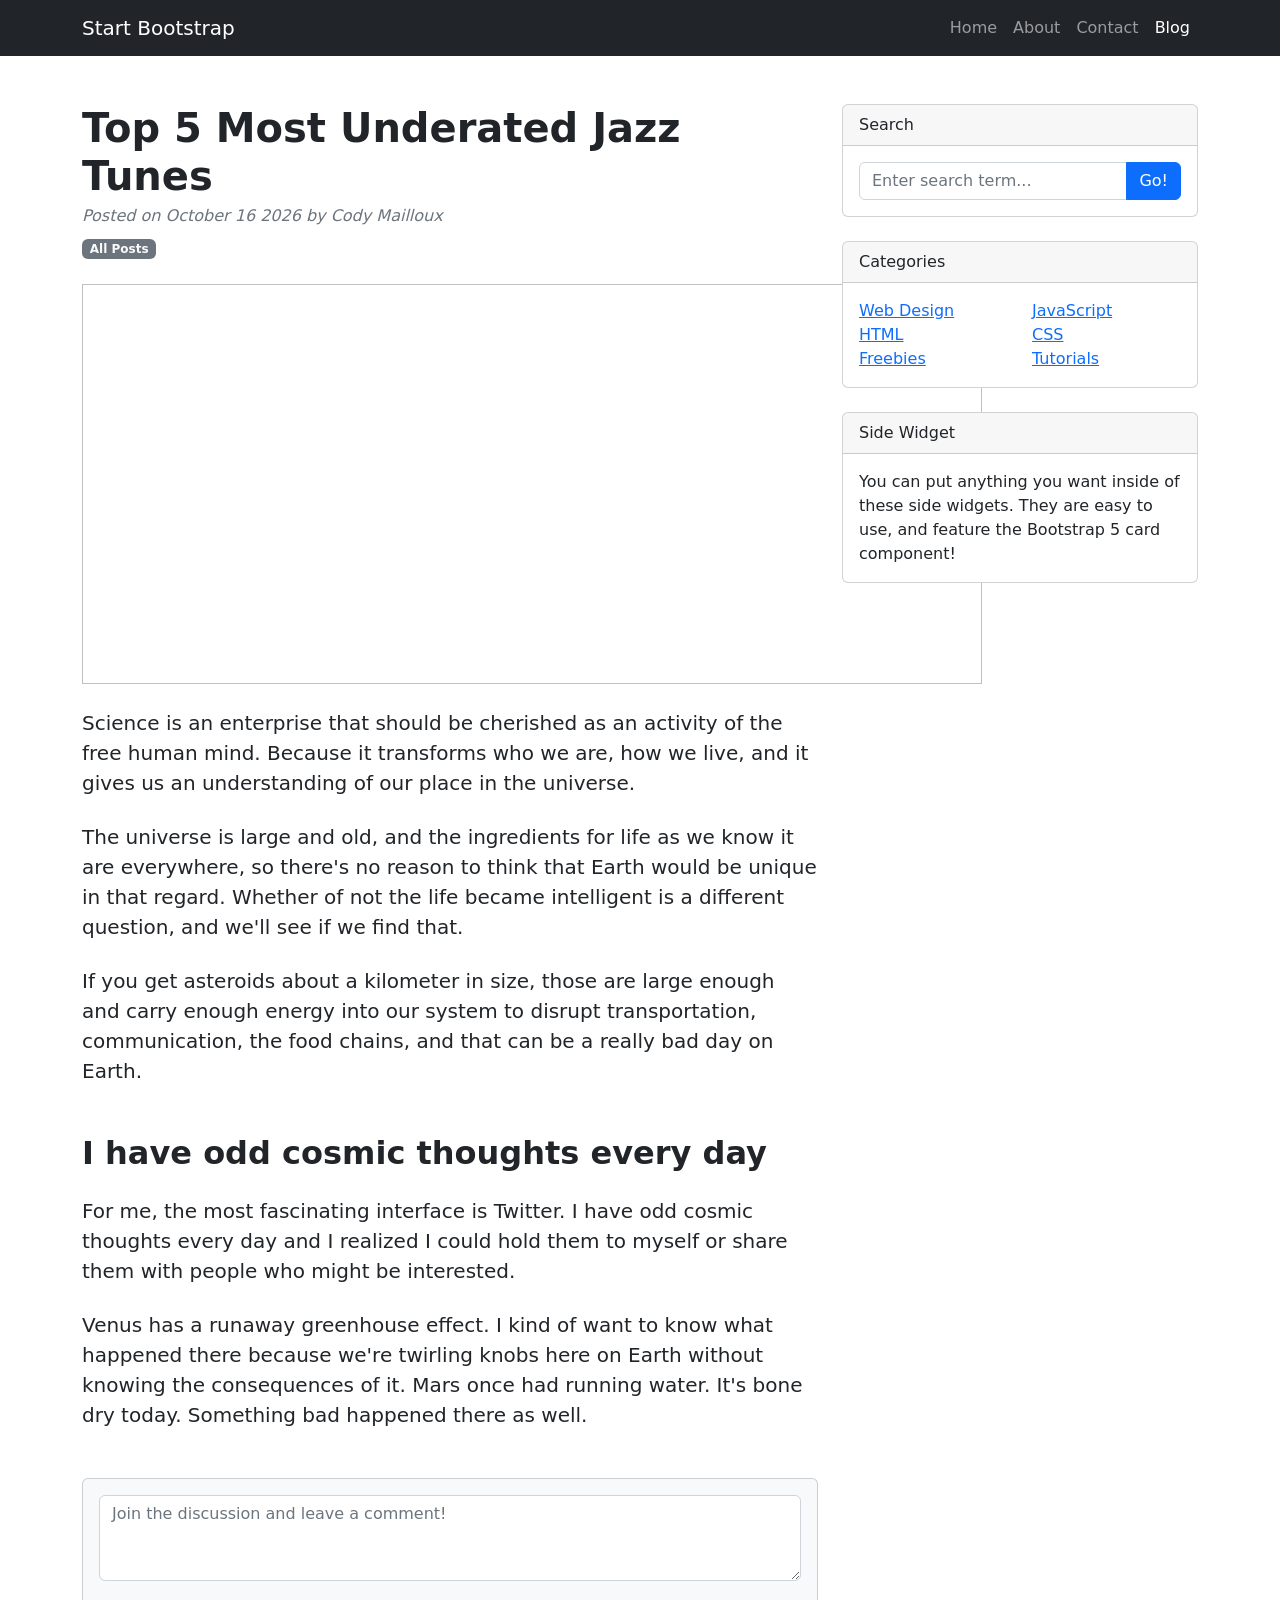
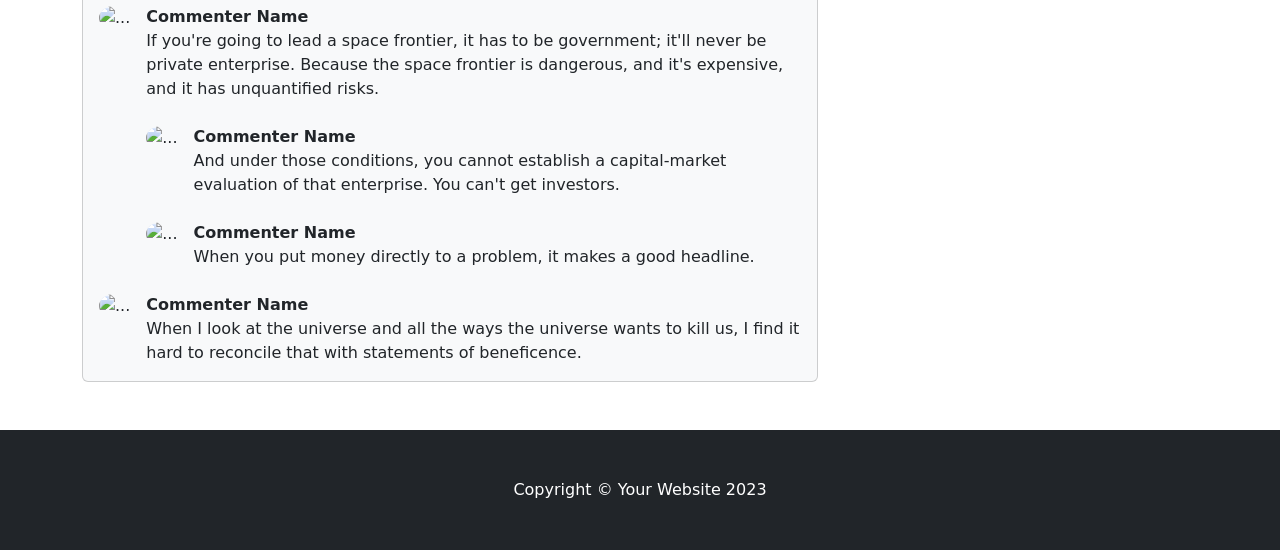
==== jazz-tunes/index.html @ 0163c16b "10/16" ====
<!DOCTYPE HTML>
<html lang="en"><head>
        <meta charset="utf-8">
        <meta name="viewport" content="width=device-width, initial-scale=1, shrink-to-fit=no">
        <meta name="description" content="">
        <meta name="author" content="">
        <title>Blog Post - Top 5 Most Underated Jazz Tunes</title>
        <!-- Favicon-->
        <link rel="icon" type="image/x-icon" href="favicon.ico">
        <!-- Core theme CSS (includes Bootstrap) - DON'T TOUCH THIS-->
        <link href="styles.css" rel="stylesheet">
        <!-- YOUR STYLES go in style.css, not styles.css! -->
        <link href="style.css" rel="stylesheet"> 
    </head>
    <body>
        <!-- Responsive navbar-->
        <nav class="navbar navbar-expand-lg navbar-dark bg-dark">
            <div class="container">
                <a class="navbar-brand" href="#!">Start Bootstrap</a>
                <button class="navbar-toggler" type="button" data-bs-toggle="collapse" data-bs-target="#navbarSupportedContent" aria-controls="navbarSupportedContent" aria-expanded="false" aria-label="Toggle navigation"><span class="navbar-toggler-icon"></span></button>
                <div class="collapse navbar-collapse" id="navbarSupportedContent">
                    <ul class="navbar-nav ms-auto mb-2 mb-lg-0">
                        <li class="nav-item"><a class="nav-link" href="../index.html">Home</a></li>
                        <li class="nav-item"><a class="nav-link" href="#!">About</a></li>
                        <li class="nav-item"><a class="nav-link" href="#!">Contact</a></li>
                        <li class="nav-item"><a class="nav-link active" aria-current="page" href="#">Blog</a></li>
                    </ul>
                </div>
            </div>
        </nav>
        <!-- Page content-->
        <div class="container mt-5">
            <div class="row">
                <div class="col-lg-8">
                    <!-- Post content-->
                    <article>
                        <!-- Post header-->
                        <header class="mb-4">
                            <!-- Post title-->
                            <h1 class="fw-bolder mb-1">Top 5 Most Underated Jazz Tunes</h1>
                            <!-- Post meta content-->
                            <div class="text-muted fst-italic mb-2">Posted on October 16 2026 by Cody Mailloux</div>
                            <!-- Post categories-->
                            <a class="badge bg-secondary text-decoration-none link-light" href="../index.html">All Posts</a>
                        </header>
                        <!-- Preview image figure-->
                        <figure class="mb-4"><img class= src="https://cdn2.picryl.com/photo/1955/12/31/count-basie-1955-kriegsmann-portrait-square-crop-22ff9d-1024.jpg" Width="900px" Height="400px"></figure>
                        <!-- Post content-->
                        <section class="mb-5">
                            <p class="fs-5 mb-4">Science is an enterprise that should be cherished as an activity of the free human mind. Because it transforms who we are, how we live, and it gives us an understanding of our place in the universe.</p>
                            <p class="fs-5 mb-4">The universe is large and old, and the ingredients for life as we know it are everywhere, so there's no reason to think that Earth would be unique in that regard. Whether of not the life became intelligent is a different question, and we'll see if we find that.</p>
                            <p class="fs-5 mb-4">If you get asteroids about a kilometer in size, those are large enough and carry enough energy into our system to disrupt transportation, communication, the food chains, and that can be a really bad day on Earth.</p>
                            <h2 class="fw-bolder mb-4 mt-5">I have odd cosmic thoughts every day</h2>
                            <p class="fs-5 mb-4">For me, the most fascinating interface is Twitter. I have odd cosmic thoughts every day and I realized I could hold them to myself or share them with people who might be interested.</p>
                            <p class="fs-5 mb-4">Venus has a runaway greenhouse effect. I kind of want to know what happened there because we're twirling knobs here on Earth without knowing the consequences of it. Mars once had running water. It's bone dry today. Something bad happened there as well.</p>
                        </section>
                    </article>
                    <!-- Comments section-->
                    <section class="mb-5">
                        <div class="card bg-light">
                            <div class="card-body">
                                <!-- Comment form-->
                                <form class="mb-4"><textarea class="form-control" rows="3" placeholder="Join the discussion and leave a comment!"></textarea></form>
                                <!-- Comment with nested comments-->
                                <div class="d-flex mb-4">
                                    <!-- Parent comment-->
                                    <div class="flex-shrink-0"><img class="rounded-circle" src="https://dummyimage.com/50x50/ced4da/6c757d.jpg" alt="..."></div>
                                    <div class="ms-3">
                                        <div class="fw-bold">Commenter Name</div>
                                        If you're going to lead a space frontier, it has to be government; it'll never be private enterprise. Because the space frontier is dangerous, and it's expensive, and it has unquantified risks.
                                        <!-- Child comment 1-->
                                        <div class="d-flex mt-4">
                                            <div class="flex-shrink-0"><img class="rounded-circle" src="https://dummyimage.com/50x50/ced4da/6c757d.jpg" alt="..."></div>
                                            <div class="ms-3">
                                                <div class="fw-bold">Commenter Name</div>
                                                And under those conditions, you cannot establish a capital-market evaluation of that enterprise. You can't get investors.
                                            </div>
                                        </div>
                                        <!-- Child comment 2-->
                                        <div class="d-flex mt-4">
                                            <div class="flex-shrink-0"><img class="rounded-circle" src="https://dummyimage.com/50x50/ced4da/6c757d.jpg" alt="..."></div>
                                            <div class="ms-3">
                                                <div class="fw-bold">Commenter Name</div>
                                                When you put money directly to a problem, it makes a good headline.
                                            </div>
                                        </div>
                                    </div>
                                </div>
                                <!-- Single comment-->
                                <div class="d-flex">
                                    <div class="flex-shrink-0"><img class="rounded-circle" src="https://dummyimage.com/50x50/ced4da/6c757d.jpg" alt="..."></div>
                                    <div class="ms-3">
                                        <div class="fw-bold">Commenter Name</div>
                                        When I look at the universe and all the ways the universe wants to kill us, I find it hard to reconcile that with statements of beneficence.
                                    </div>
                                </div>
                            </div>
                        </div>
                    </section>
                </div>
                <!-- Side widgets-->
                <div class="col-lg-4">
                    <!-- Search widget-->
                    <div class="card mb-4">
                        <div class="card-header">Search</div>
                        <div class="card-body">
                            <div class="input-group">
                                <input class="form-control" type="text" placeholder="Enter search term..." aria-label="Enter search term..." aria-describedby="button-search">
                                <button class="btn btn-primary" id="button-search" type="button">Go!</button>
                            </div>
                        </div>
                    </div>
                    <!-- Categories widget-->
                    <div class="card mb-4">
                        <div class="card-header">Categories</div>
                        <div class="card-body">
                            <div class="row">
                                <div class="col-sm-6">
                                    <ul class="list-unstyled mb-0">
                                        <li><a href="#!">Web Design</a></li>
                                        <li><a href="#!">HTML</a></li>
                                        <li><a href="#!">Freebies</a></li>
                                    </ul>
                                </div>
                                <div class="col-sm-6">
                                    <ul class="list-unstyled mb-0">
                                        <li><a href="#!">JavaScript</a></li>
                                        <li><a href="#!">CSS</a></li>
                                        <li><a href="#!">Tutorials</a></li>
                                    </ul>
                                </div>
                            </div>
                        </div>
                    </div>
                    <!-- Side widget-->
                    <div class="card mb-4">
                        <div class="card-header">Side Widget</div>
                        <div class="card-body">You can put anything you want inside of these side widgets. They are easy to use, and feature the Bootstrap 5 card component!</div>
                    </div>
                </div>
            </div>
        </div>
        <!-- Footer-->
        <footer class="py-5 bg-dark">
            <div class="container"><p class="m-0 text-center text-white">Copyright © Your Website 2023</p></div>
        </footer>
        <!-- Bootstrap core JS-->
        <script src="https://cdn.jsdelivr.net/npm/bootstrap@5.2.3/dist/js/bootstrap.bundle.min.js"></script>
        <!-- Core theme JS-->
        <script src="js/scripts.js"></script>
    

</body></html>
---- jazz-tunes/style.css ----
/* LEAVE THESE */


/* NEW CSS HERE */
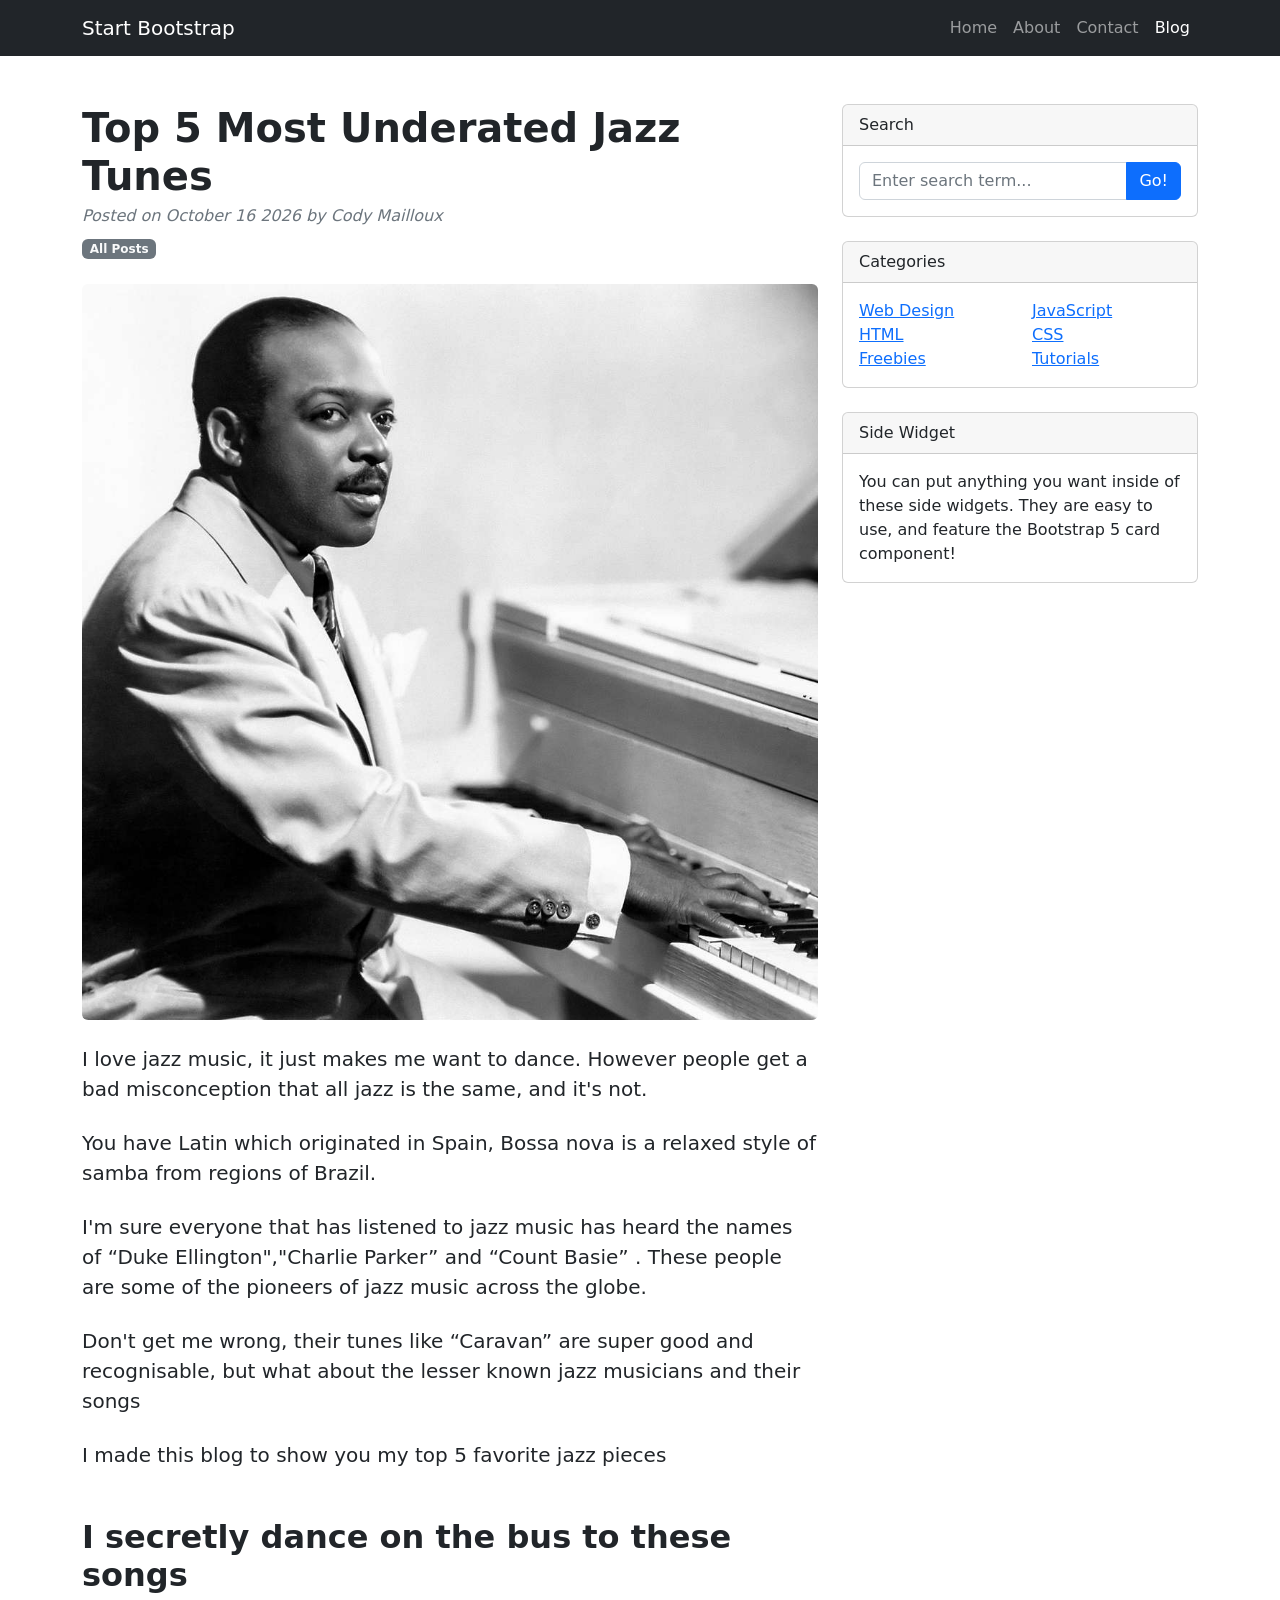
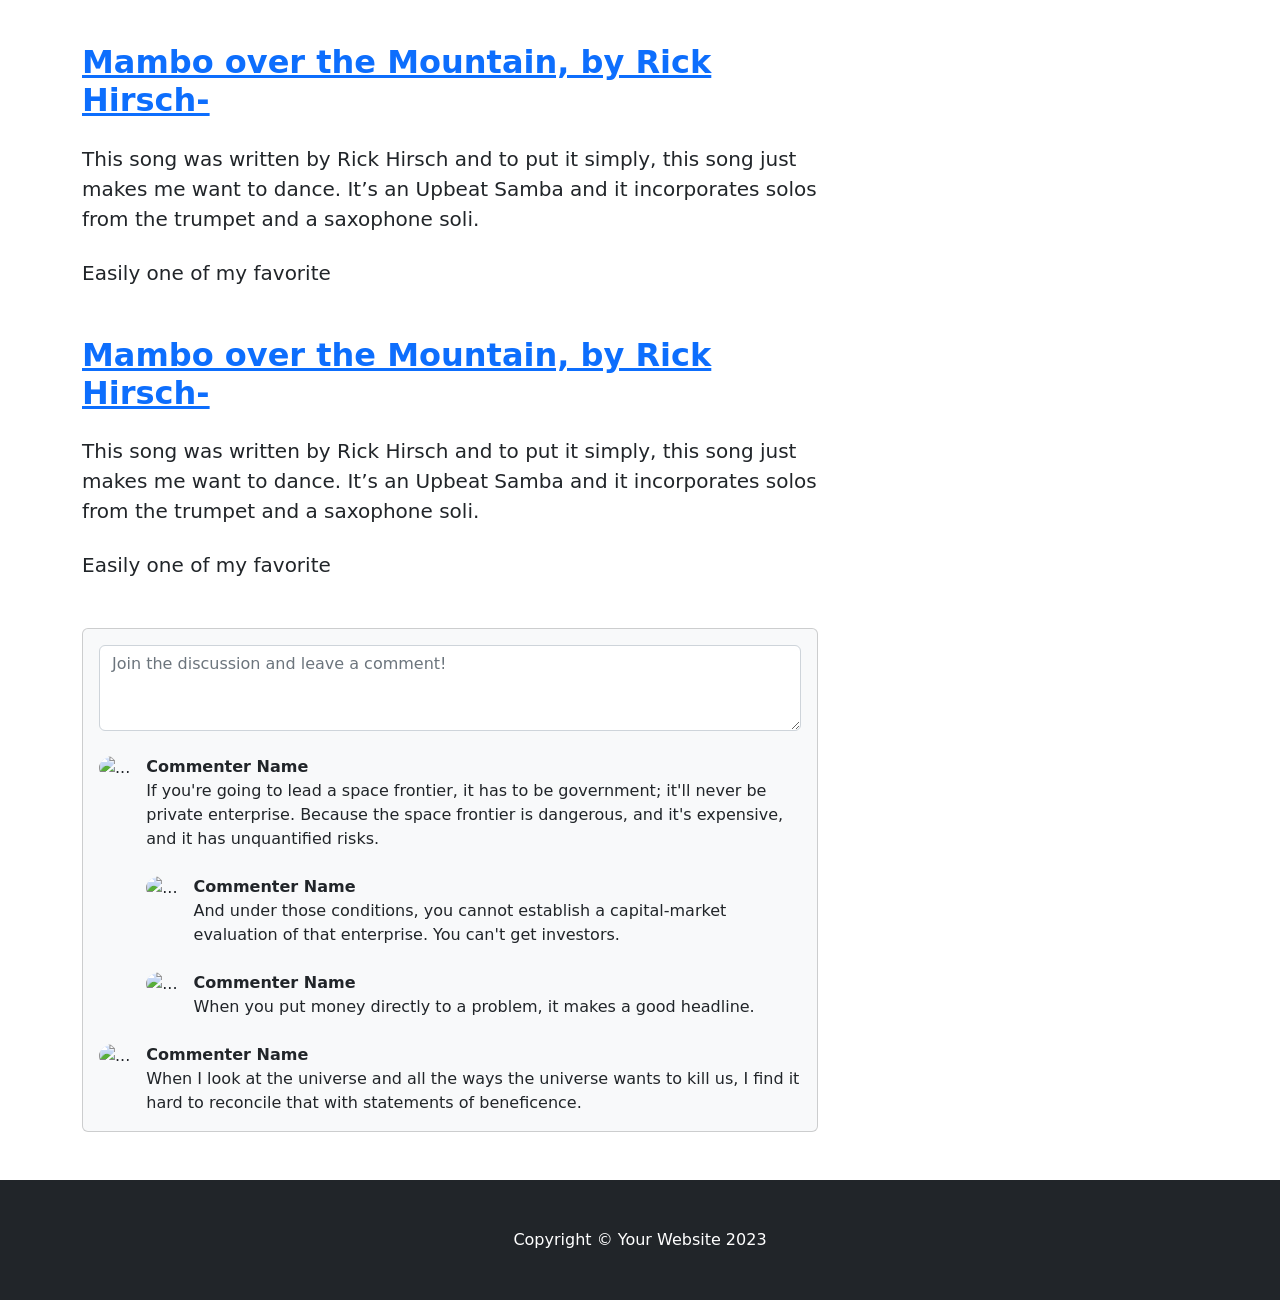
==== commit 168a5575: "10/19" ====
--- a/jazz-tunes/index.html
+++ b/jazz-tunes/index.html
@@ -4,7 +4,7 @@
         <meta name="viewport" content="width=device-width, initial-scale=1, shrink-to-fit=no">
         <meta name="description" content="">
         <meta name="author" content="">
-        <title>Blog Post - Top 5 Most Underated Jazz Tunes</title>
+        <title>Blog Post - Top 4 Most Underated Jazz Tunes</title>
         <!-- Favicon-->
         <link rel="icon" type="image/x-icon" href="favicon.ico">
         <!-- Core theme CSS (includes Bootstrap) - DON'T TOUCH THIS-->
@@ -44,15 +44,24 @@
                             <a class="badge bg-secondary text-decoration-none link-light" href="../index.html">All Posts</a>
                         </header>
                         <!-- Preview image figure-->
-                        <figure class="mb-4"><img class= src="https://cdn2.picryl.com/photo/1955/12/31/count-basie-1955-kriegsmann-portrait-square-crop-22ff9d-1024.jpg" Width="900px" Height="400px"></figure>
+                        <figure class="mb-4"><img class="img-fluid rounded" src="COunt Basie.jpg" alt="https://cdn2.picryl.com/photo/1955/12/31/count-basie-1955-kriegsmann-portrait-square-crop-22ff9d-1024.jpg" Width="900px" Height="400px"></figure>
                         <!-- Post content-->
                         <section class="mb-5">
-                            <p class="fs-5 mb-4">Science is an enterprise that should be cherished as an activity of the free human mind. Because it transforms who we are, how we live, and it gives us an understanding of our place in the universe.</p>
-                            <p class="fs-5 mb-4">The universe is large and old, and the ingredients for life as we know it are everywhere, so there's no reason to think that Earth would be unique in that regard. Whether of not the life became intelligent is a different question, and we'll see if we find that.</p>
-                            <p class="fs-5 mb-4">If you get asteroids about a kilometer in size, those are large enough and carry enough energy into our system to disrupt transportation, communication, the food chains, and that can be a really bad day on Earth.</p>
-                            <h2 class="fw-bolder mb-4 mt-5">I have odd cosmic thoughts every day</h2>
-                            <p class="fs-5 mb-4">For me, the most fascinating interface is Twitter. I have odd cosmic thoughts every day and I realized I could hold them to myself or share them with people who might be interested.</p>
-                            <p class="fs-5 mb-4">Venus has a runaway greenhouse effect. I kind of want to know what happened there because we're twirling knobs here on Earth without knowing the consequences of it. Mars once had running water. It's bone dry today. Something bad happened there as well.</p>
+                            <p class="fs-5 mb-4">I love jazz music, it just makes me want to dance. However people get a bad misconception that all jazz is the same, and it's not. </p>
+                            <p class="fs-5 mb-4">You have Latin which originated in Spain, Bossa nova is a relaxed style of samba from regions of Brazil.</p>
+                            <p class="fs-5 mb-4">I'm sure everyone that has listened to jazz music has heard the names of “Duke Ellington","Charlie Parker” and “Count Basie” . These people are some of the pioneers of jazz music across the globe.</p>
+                            <p class="fs-5 mb-4"> Don't get me wrong, their tunes like “Caravan” are super good and recognisable, but what about the lesser known jazz musicians and their songs</p>
+                            <p class="fs-5 mb-4">I made this blog to show you my top 5 favorite jazz pieces</p>
+                           
+                            <h2 class="fw-bolder mb-4 mt-5">I secretly dance on the bus to these songs</h2>
+                            
+                            <h2 class="fw-bolder mb-4 mt-5"><a href="https://www.youtube.com/watch?v=glqjOvpnidg&list=RDglqjOvpnidg&start_radio=1&pp=ygUXbWFtYm8gb3ZlciB0aGUgbW91bnRhaW6gBwE%3D" >Mambo over the Mountain, by Rick Hirsch-</a></h2>
+                            <p class="fs-5 mb-4">This song was written by Rick Hirsch and to put it simply, this song just makes me want to dance. It’s an Upbeat Samba and it incorporates solos from the trumpet and a saxophone soli.</p>
+                            <p class="fs-5 mb-4"> Easily one of my favorite</p>
+                             
+                            <h2 class="fw-bolder mb-4 mt-5"><a href="https://www.google.com/goto?url=CAESYwHrOzAVUruM5uR7UE9T64AK6_pgVKzpIcZ3a-_bu0zet4WAJeh-QUD5Dhl1AB2O4I98rZsfJfLuGoFK3Ko6IBmZnd3RD-IISotFQ7H7YZRktThwjEB0Te7liiQNUk9GK45RWg" >Mambo over the Mountain, by Rick Hirsch-</a></h2>
+                            <p class="fs-5 mb-4">This song was written by Rick Hirsch and to put it simply, this song just makes me want to dance. It’s an Upbeat Samba and it incorporates solos from the trumpet and a saxophone soli.</p>
+                            <p class="fs-5 mb-4"> Easily one of my favorite</p>
                         </section>
                     </article>
                     <!-- Comments section-->
@@ -64,7 +73,7 @@
                                 <!-- Comment with nested comments-->
                                 <div class="d-flex mb-4">
                                     <!-- Parent comment-->
-                                    <div class="flex-shrink-0"><img class="rounded-circle" src="https://dummyimage.com/50x50/ced4da/6c757d.jpg" alt="..."></div>
+                                    <div class="flex-shrink-0"><img class="rounded-circle" src="https://cdn2.picryl.com/photo/1955/12/31/count-basie-1955-kriegsmann-portrait-square-crop-22ff9d-1024.jpg" alt="..."></div>
                                     <div class="ms-3">
                                         <div class="fw-bold">Commenter Name</div>
                                         If you're going to lead a space frontier, it has to be government; it'll never be private enterprise. Because the space frontier is dangerous, and it's expensive, and it has unquantified risks.
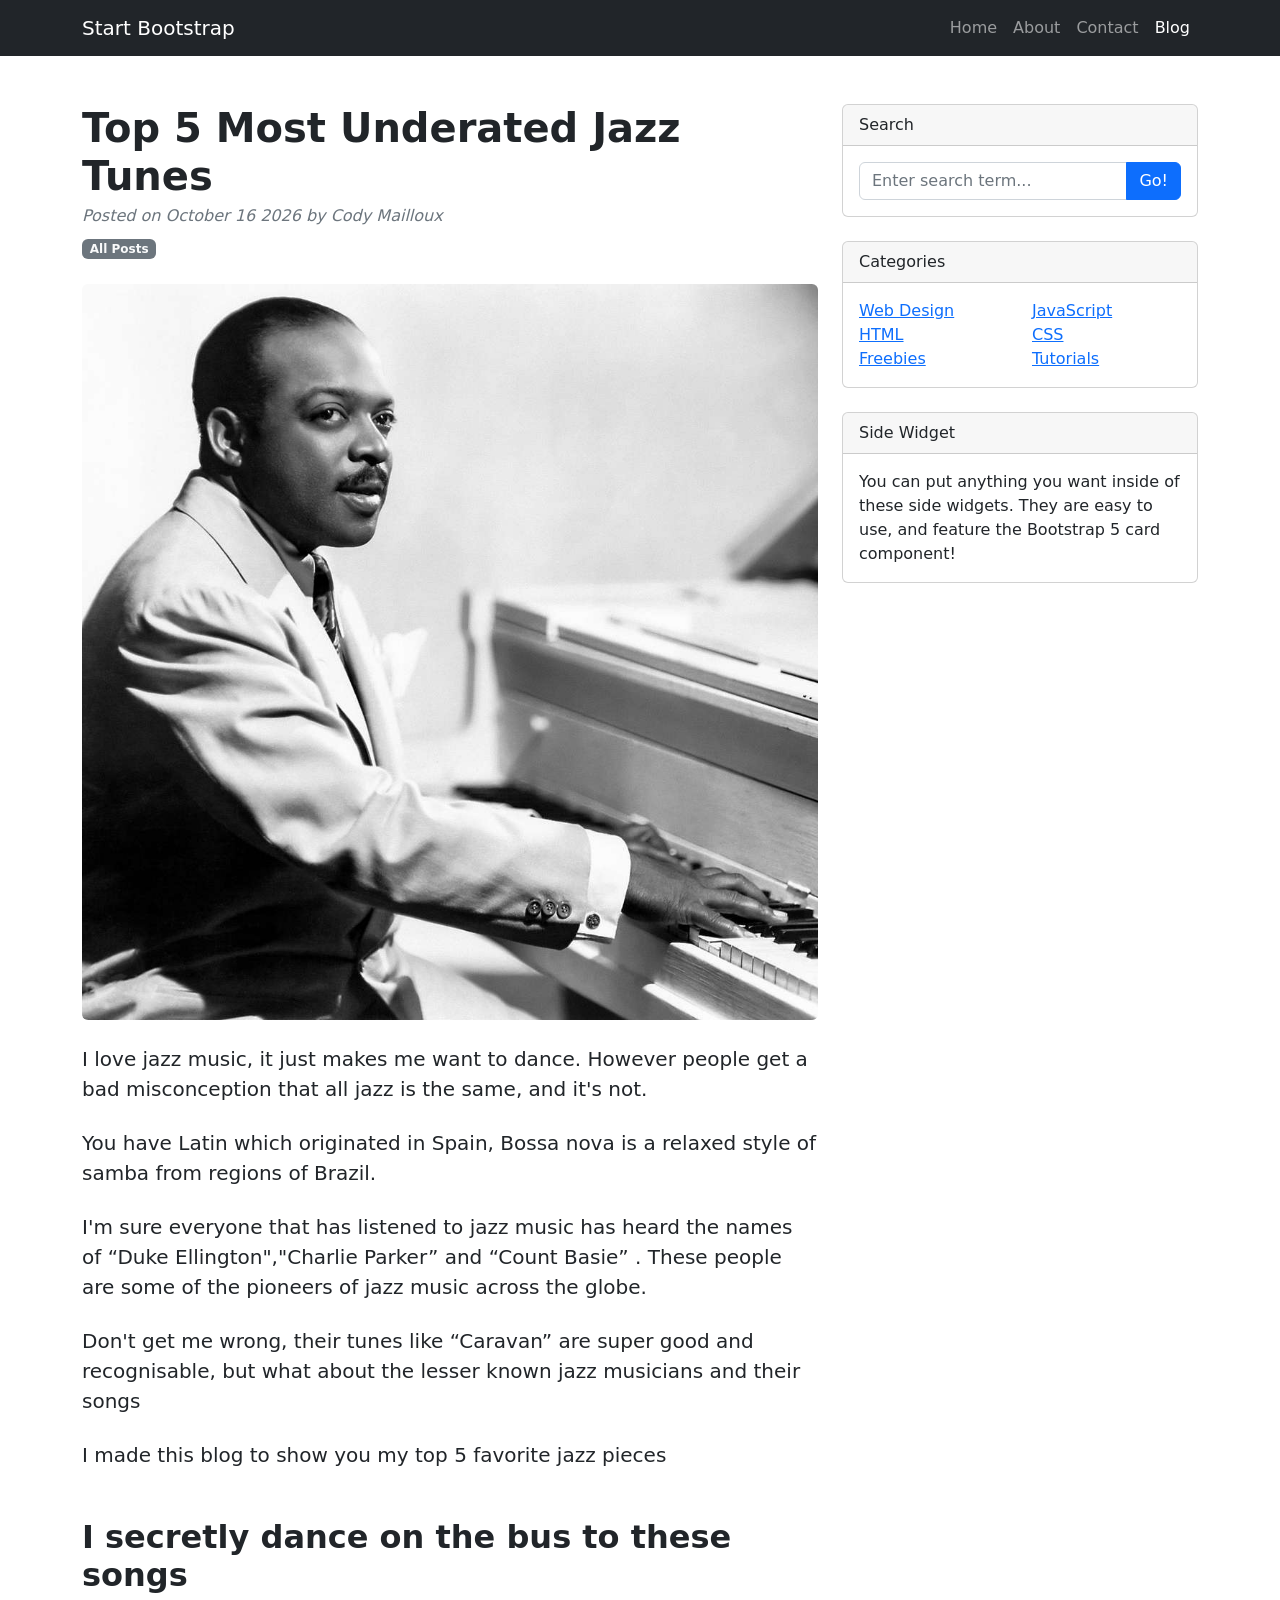
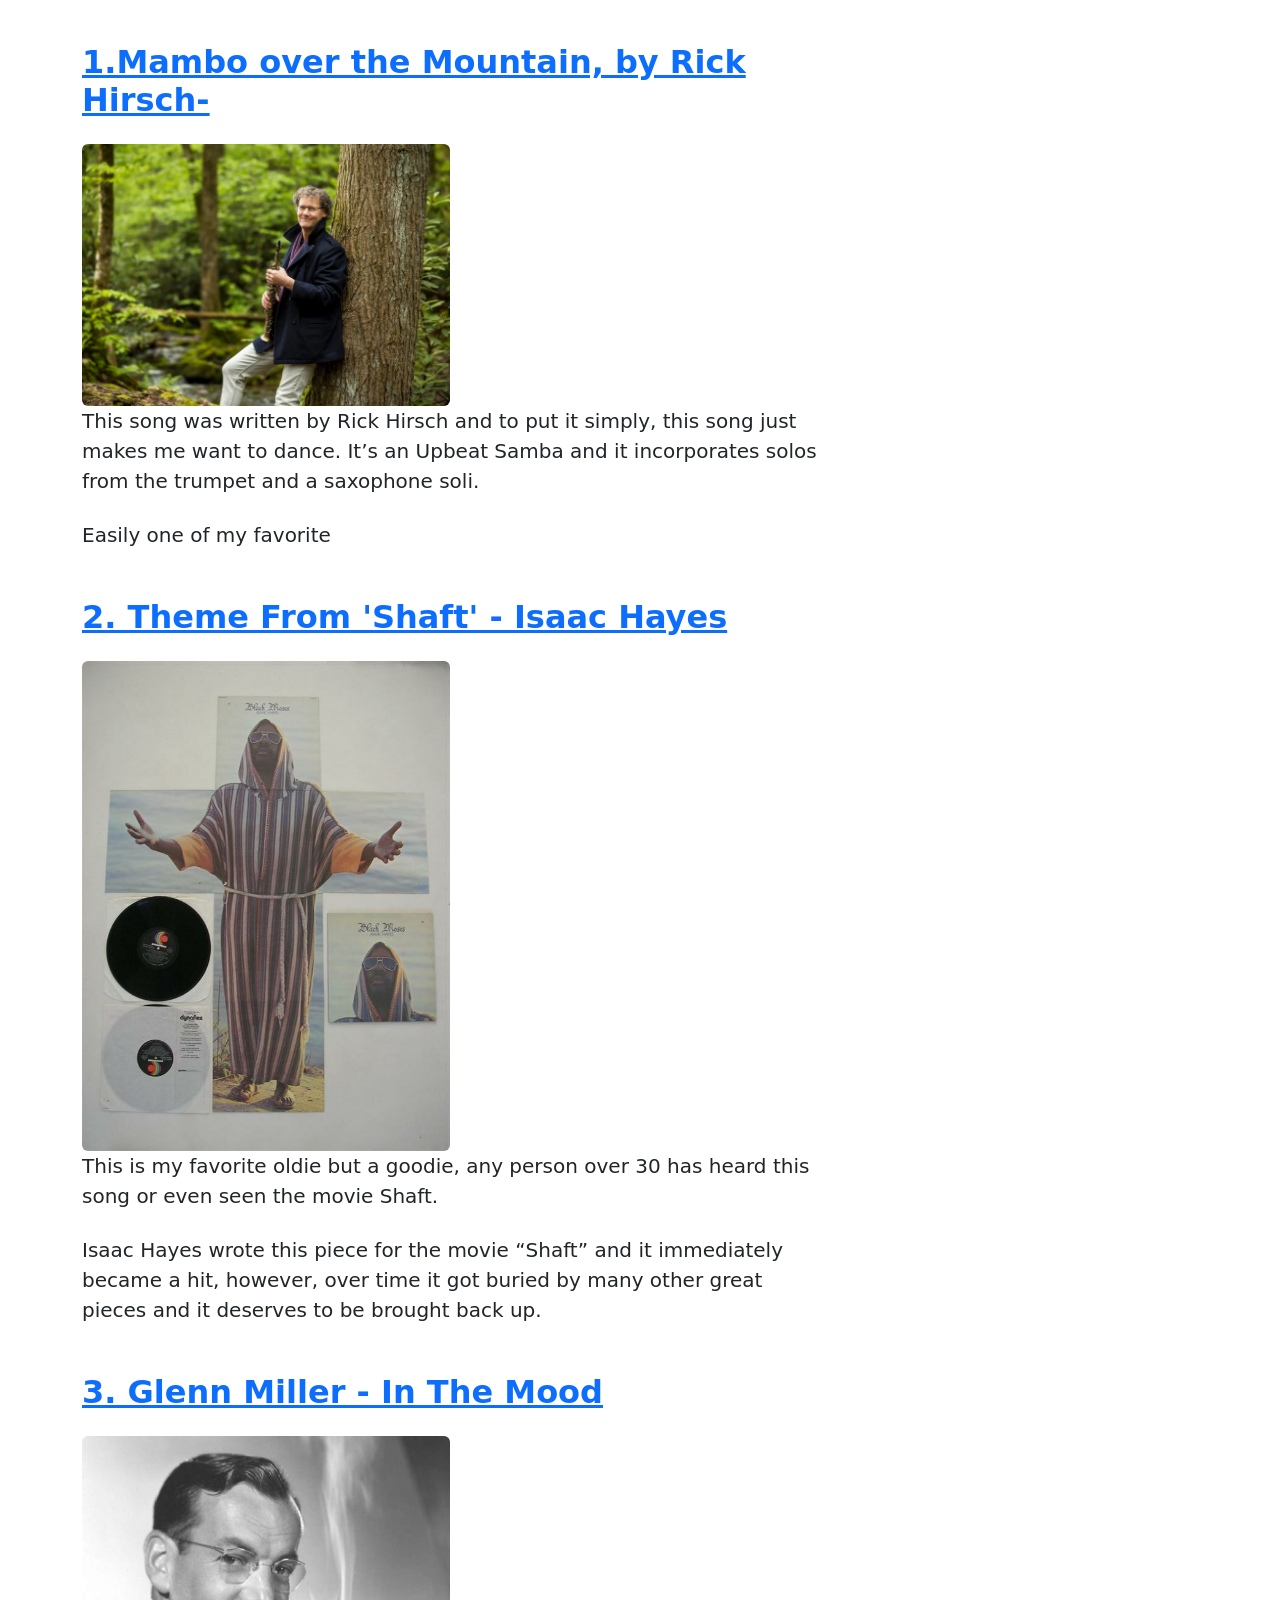
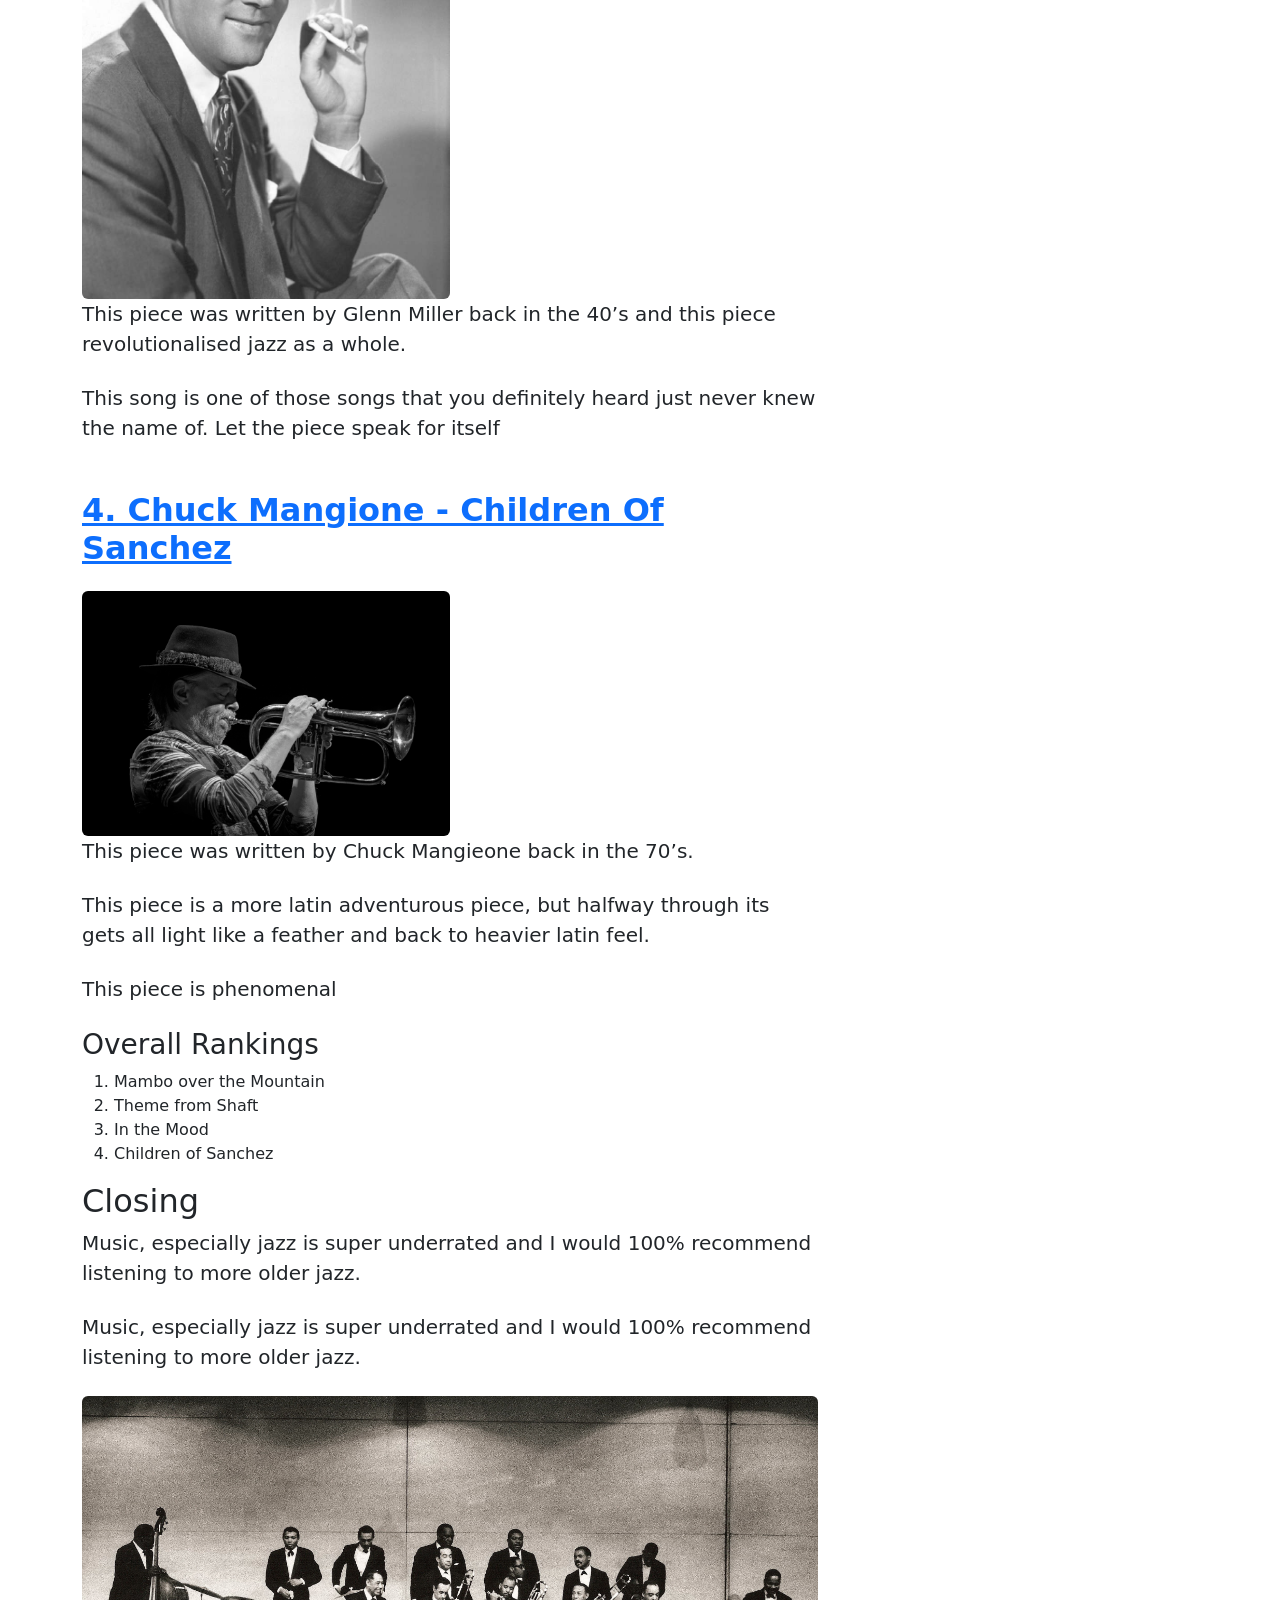
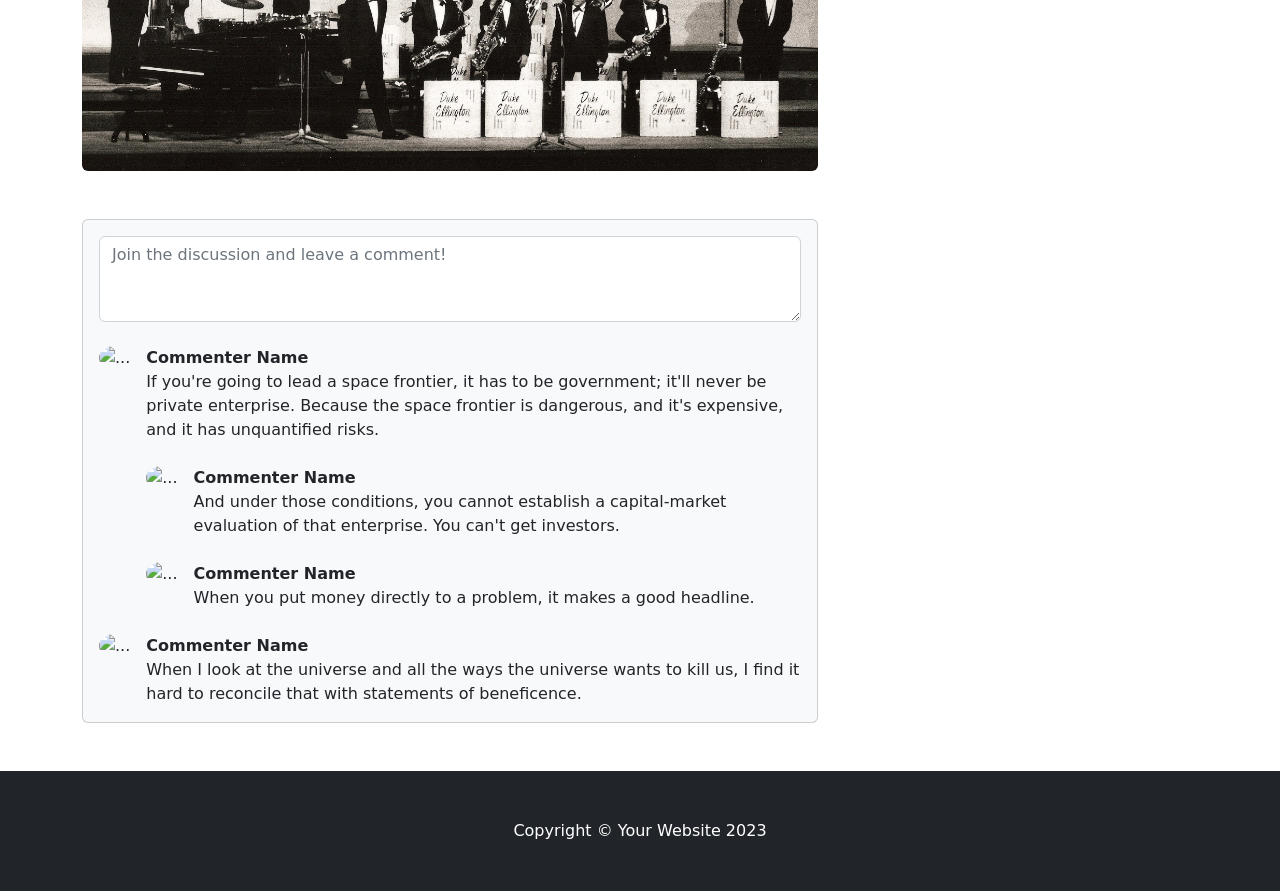
==== commit 9f22a900: "10/20" ====
--- a/jazz-tunes/index.html
+++ b/jazz-tunes/index.html
@@ -55,13 +55,38 @@
                            
                             <h2 class="fw-bolder mb-4 mt-5">I secretly dance on the bus to these songs</h2>
                             
-                            <h2 class="fw-bolder mb-4 mt-5"><a href="https://www.youtube.com/watch?v=glqjOvpnidg&list=RDglqjOvpnidg&start_radio=1&pp=ygUXbWFtYm8gb3ZlciB0aGUgbW91bnRhaW6gBwE%3D" >Mambo over the Mountain, by Rick Hirsch-</a></h2>
+                            <h2 class="fw-bolder mb-4 mt-5"><a href="https://www.youtube.com/watch?v=glqjOvpnidg&list=RDglqjOvpnidg&start_radio=1&pp=ygUXbWFtYm8gb3ZlciB0aGUgbW91bnRhaW6gBwE%3D" >1.Mambo over the Mountain, by Rick Hirsch-</a></h2>
+                            <img class="img-fluid rounded" src="Rick.webp" Width="50%" Height="500px">
                             <p class="fs-5 mb-4">This song was written by Rick Hirsch and to put it simply, this song just makes me want to dance. It’s an Upbeat Samba and it incorporates solos from the trumpet and a saxophone soli.</p>
                             <p class="fs-5 mb-4"> Easily one of my favorite</p>
                              
-                            <h2 class="fw-bolder mb-4 mt-5"><a href="https://www.google.com/goto?url=CAESYwHrOzAVUruM5uR7UE9T64AK6_pgVKzpIcZ3a-_bu0zet4WAJeh-QUD5Dhl1AB2O4I98rZsfJfLuGoFK3Ko6IBmZnd3RD-IISotFQ7H7YZRktThwjEB0Te7liiQNUk9GK45RWg" >Mambo over the Mountain, by Rick Hirsch-</a></h2>
-                            <p class="fs-5 mb-4">This song was written by Rick Hirsch and to put it simply, this song just makes me want to dance. It’s an Upbeat Samba and it incorporates solos from the trumpet and a saxophone soli.</p>
-                            <p class="fs-5 mb-4"> Easily one of my favorite</p>
+                            <h2 class="fw-bolder mb-4 mt-5"><a href="https://www.google.com/goto?url=CAESYwHrOzAVUruM5uR7UE9T64AK6_pgVKzpIcZ3a-_bu0zet4WAJeh-QUD5Dhl1AB2O4I98rZsfJfLuGoFK3Ko6IBmZnd3RD-IISotFQ7H7YZRktThwjEB0Te7liiQNUk9GK45RWg" >2. Theme From 'Shaft' - Isaac Hayes</a></h2>
+                            <img class="img-fluid rounded" src="BlackMoses.jpg" Width="50%" Height="500px">
+                            <p class="fs-5 mb-4">This is my favorite oldie but a goodie, any person over 30 has heard this song or even seen the movie Shaft.</p>
+                            <p class="fs-5 mb-4">  Isaac Hayes wrote this piece for the movie “Shaft” and it immediately became a hit, however, over time it got buried by many other great pieces and it deserves to be brought back up.</p>
+                              
+                            <h2 class="fw-bolder mb-4 mt-5"><a href="https://www.google.com/goto?url=CAESYwHrOzAVvY8fjAkKiDJqOHEVvLspNbt6sQVo1FYY3Yi5IgABaf_iezYFznq1sifTiScpqUK44wMu2OygxwmCik0B2mXmyi2rkgpEwE8KucduBr_bir1PrcbI5K8RnhA-n6N75g" >3. Glenn Miller - In The Mood </a></h2>
+                            <img class="img-fluid rounded" src="Glenn.jpg" Width="50%" Height="500px">
+                            <p class="fs-5 mb-4"> This piece was written by Glenn Miller back in the 40’s and this piece revolutionalised jazz as a whole.</p>
+                            <p class="fs-5 mb-4"> This song is one of those songs that you definitely heard just never knew the name of. Let the piece speak for itself</p>
+                             
+                            <h2 class="fw-bolder mb-4 mt-5"><a href="https://www.google.com/goto?url=CAESYwHrOzAVtuftgkzaBPyiLNT2KjlacXRzx5eZA6KF_JaoCRwBqP7VKa1CrXakCbYRqzNX5jThjIuRdxGy389rH_RaQtP7w82qfCv71wx9BR-rWmmVj2XtokJ3WsNZwojhJwe4mg" >4. Chuck Mangione - Children Of Sanchez</a></h2>
+                            <img class="img-fluid rounded" src="Chucky.jpg" Width="50%" Height="500px">
+                            <p class="fs-5 mb-4">This piece was written by Chuck Mangieone back in the 70’s.</p>
+                            <p class="fs-5 mb-4">  This piece is a more latin adventurous piece, but halfway through its gets all light like a feather and back to heavier latin feel.</p>
+                            <p class="fs-5 mb-4">This piece is phenomenal</p>
+
+                            <h3> Overall Rankings</h3>
+                            <ol>
+                                <li>Mambo over the Mountain</li>
+                                <li>Theme from Shaft</li>
+                                <li>In the Mood</li>
+                                <li>Children of Sanchez</li>
+                            </ol>
+                            <h2>Closing</h2>
+                            <p class="fs-5 mb-4">Music, especially jazz is super underrated and I would 100% recommend listening to more older jazz.</p> 
+                            <p class="fs-5 mb-4">Music, especially jazz is super underrated and I would 100% recommend listening to more older jazz.</p> 
+                           <img class="img-fluid rounded" src="Duke.jpg"
                         </section>
                     </article>
                     <!-- Comments section-->
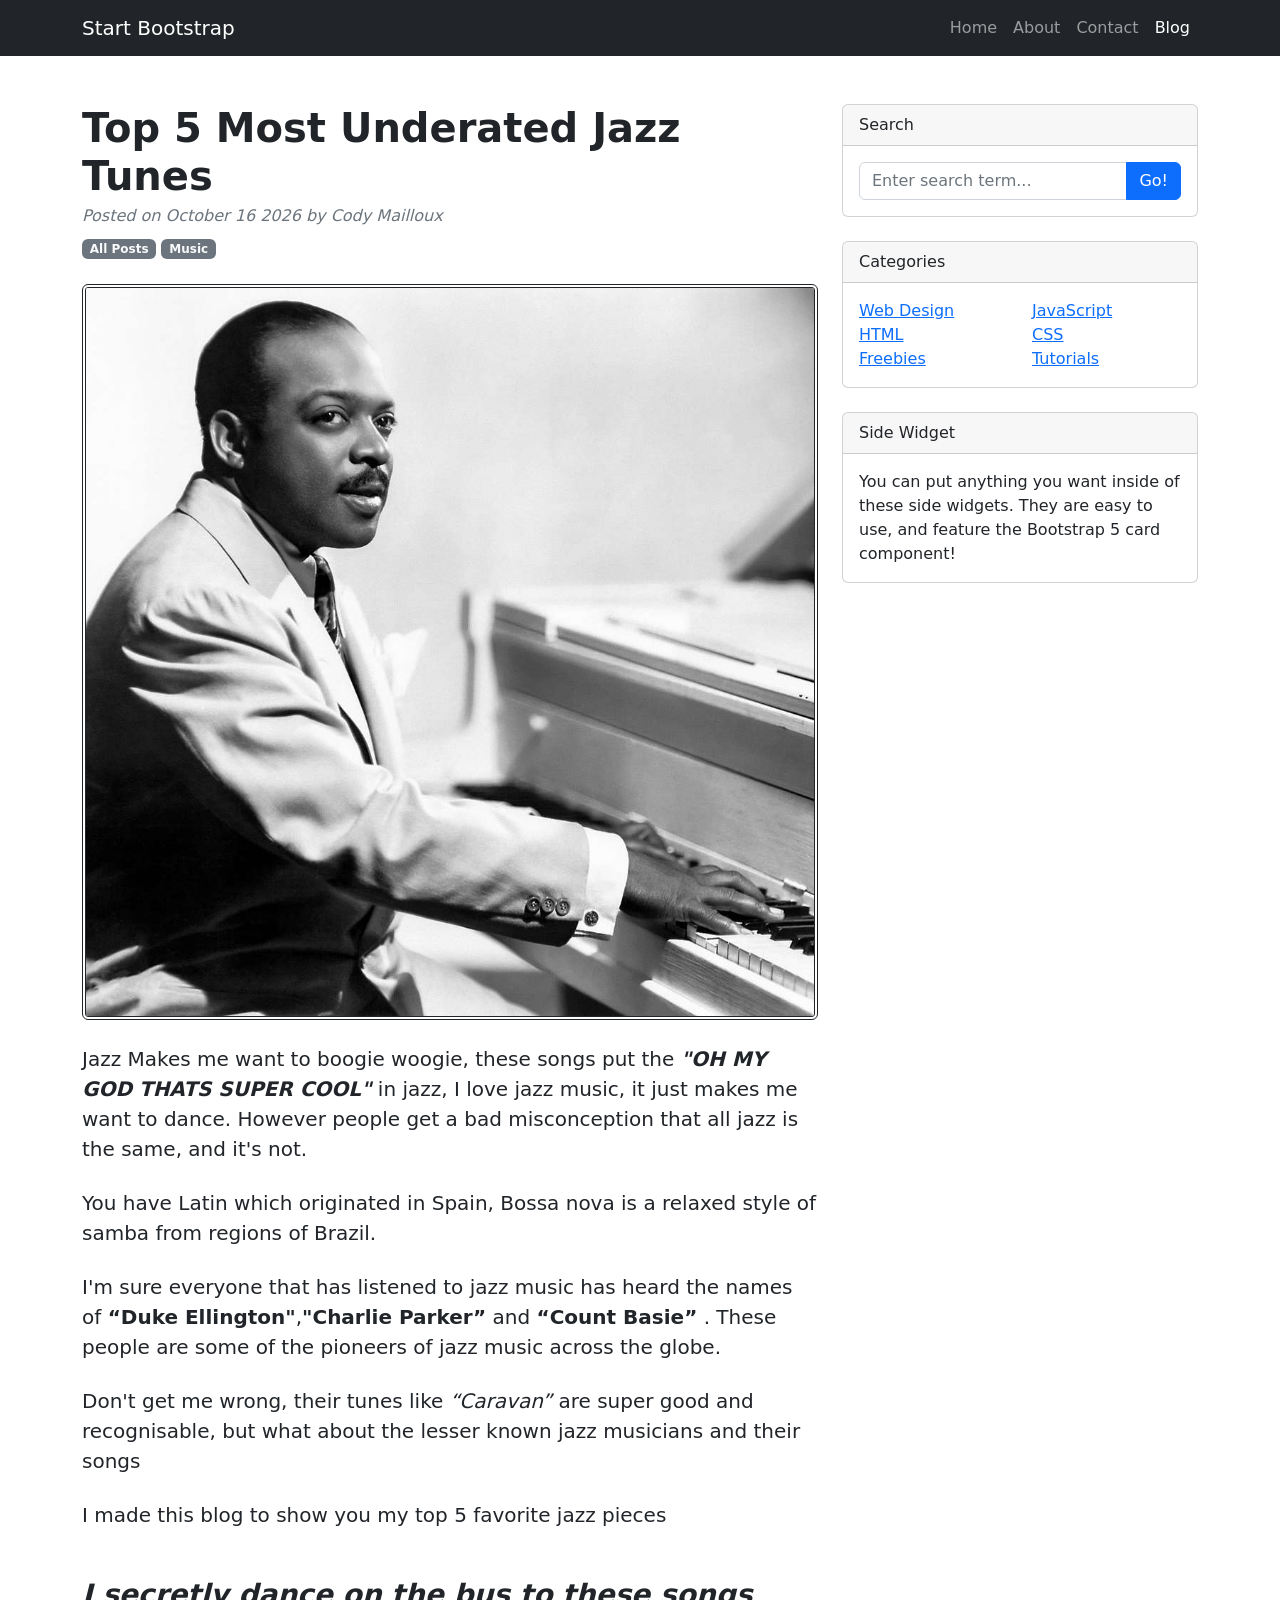
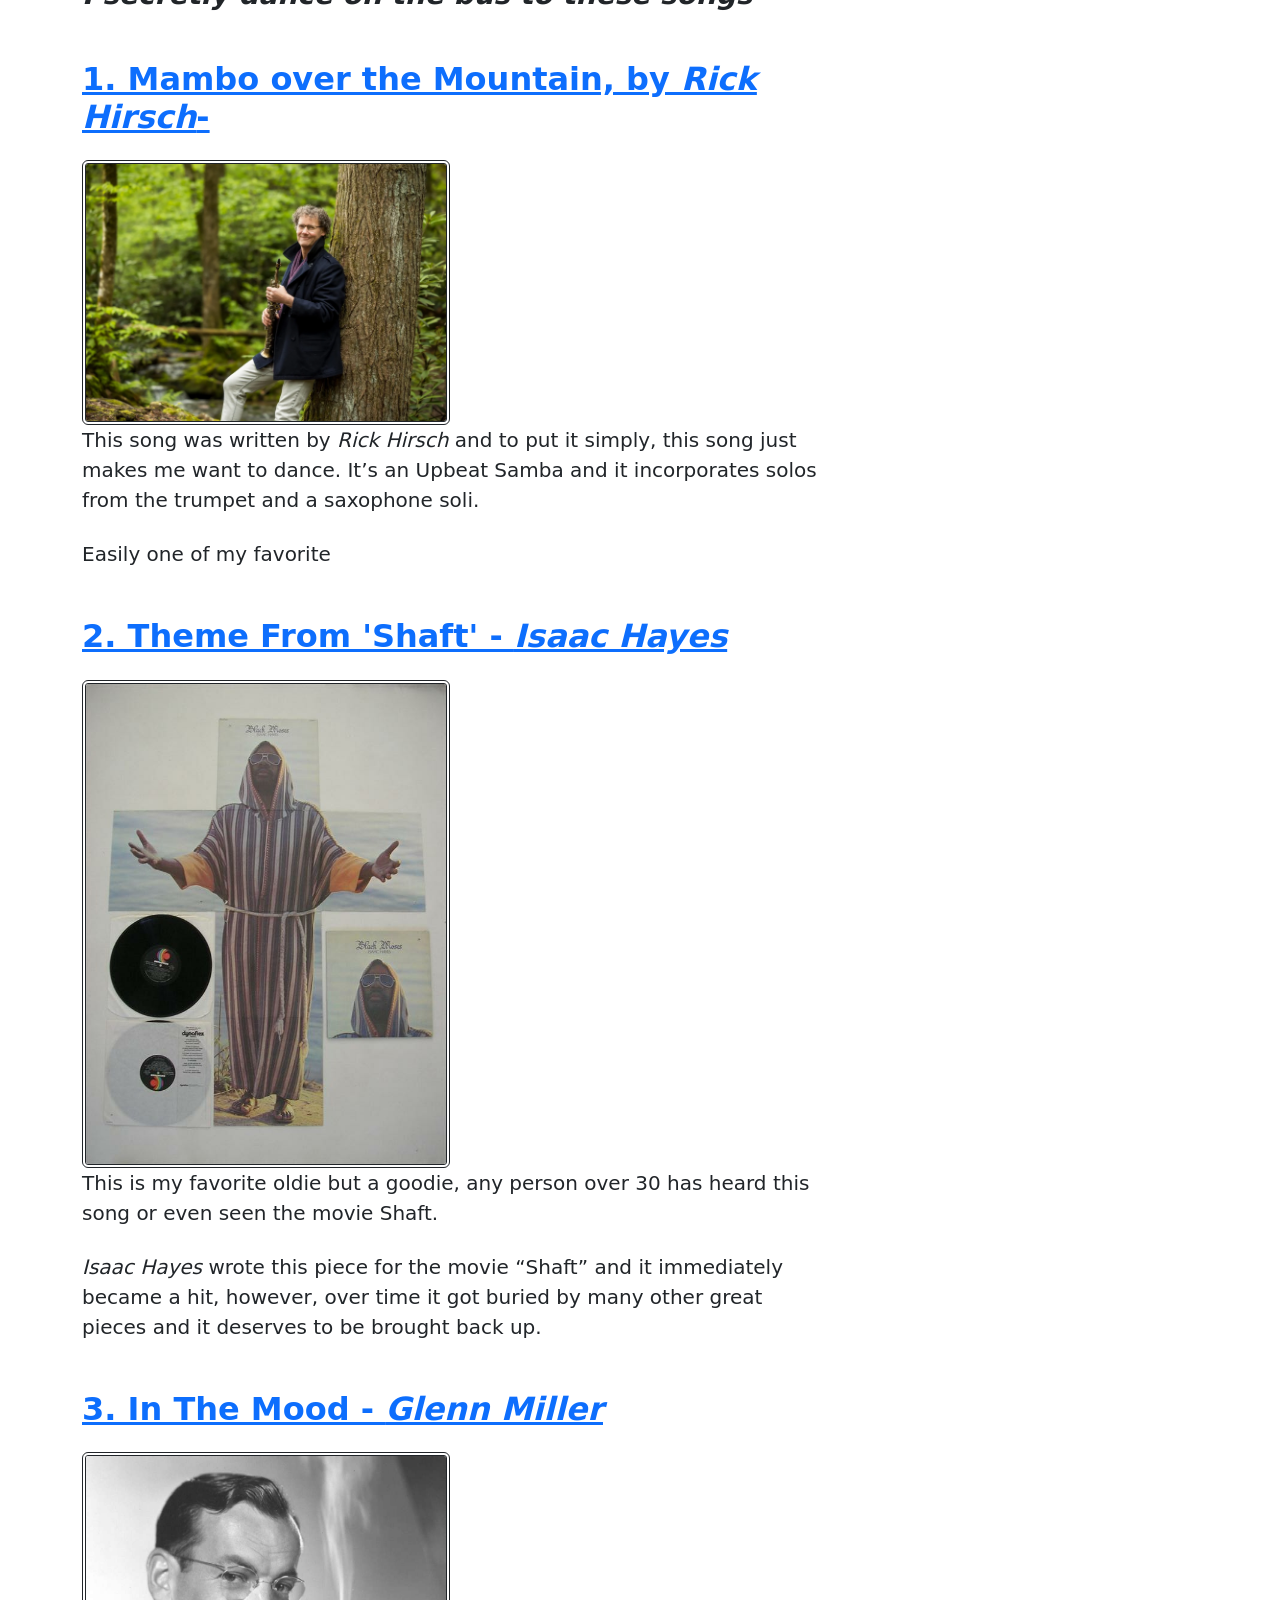
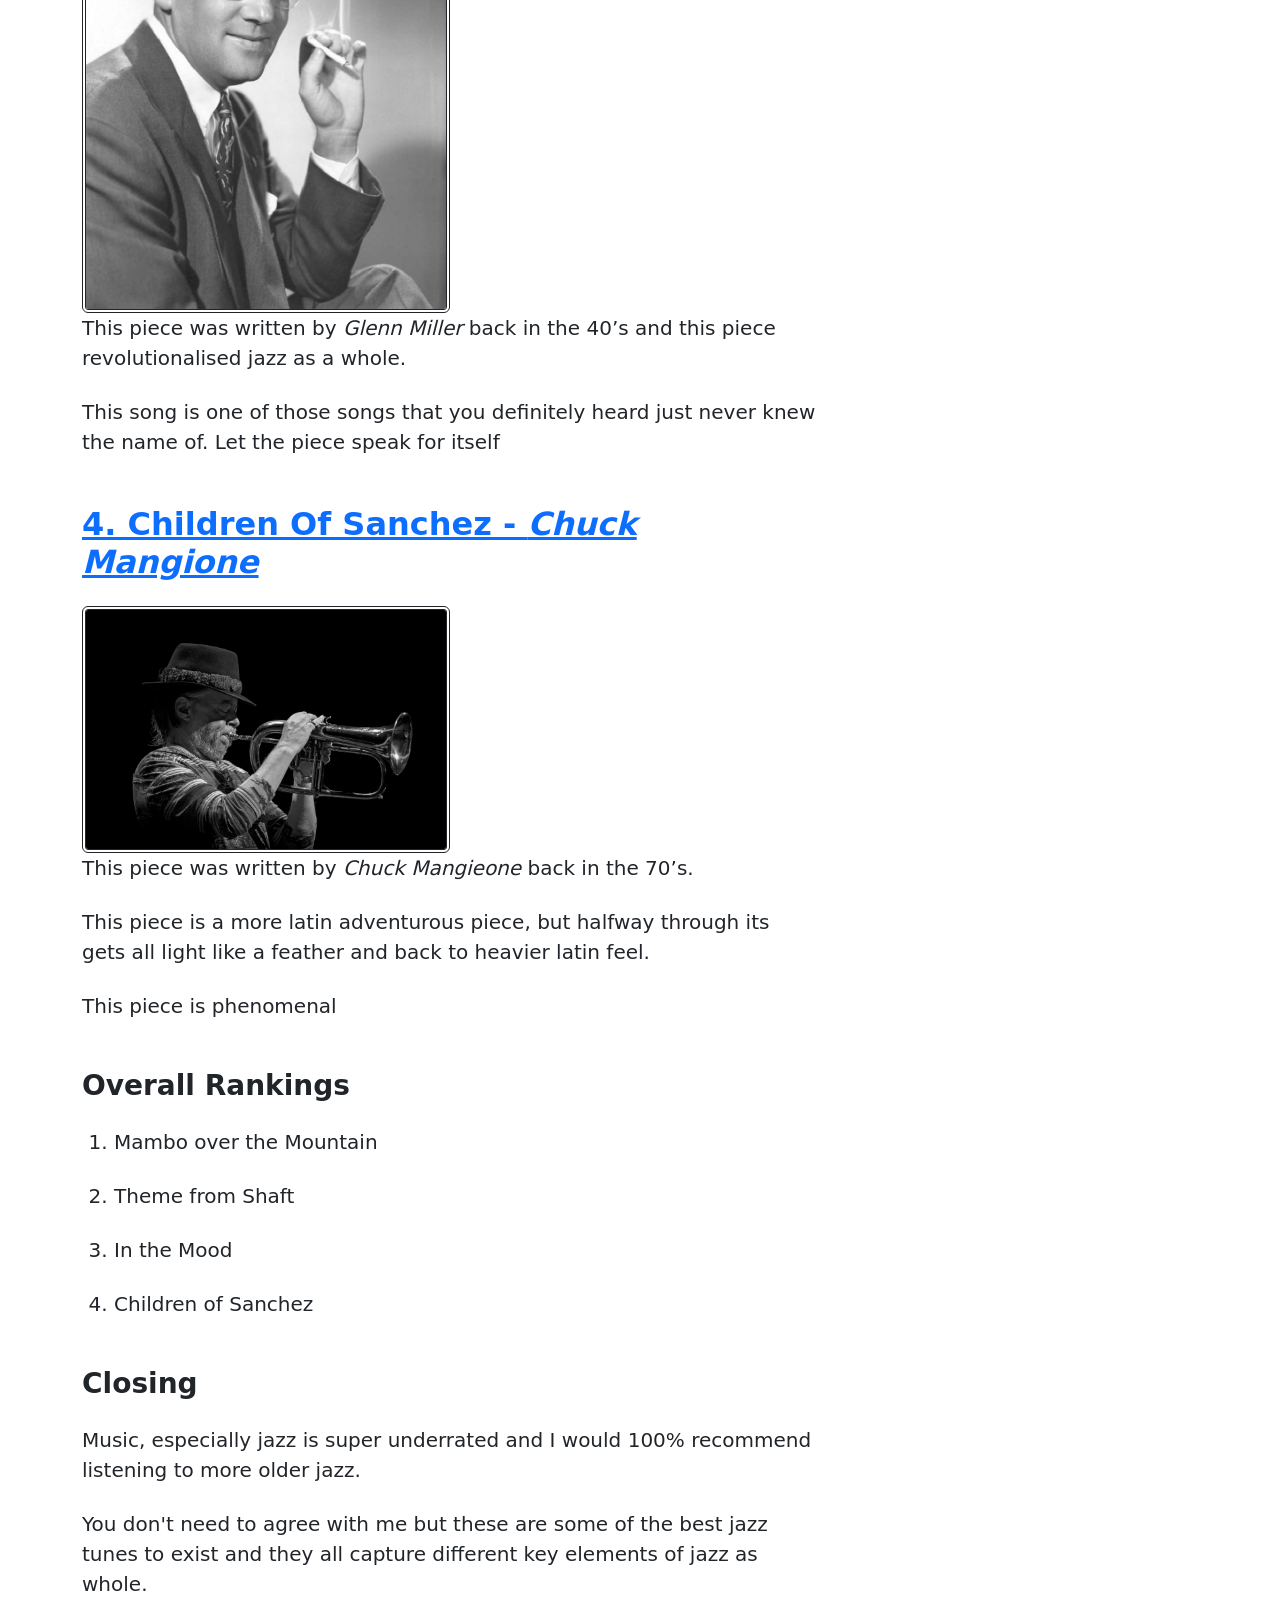
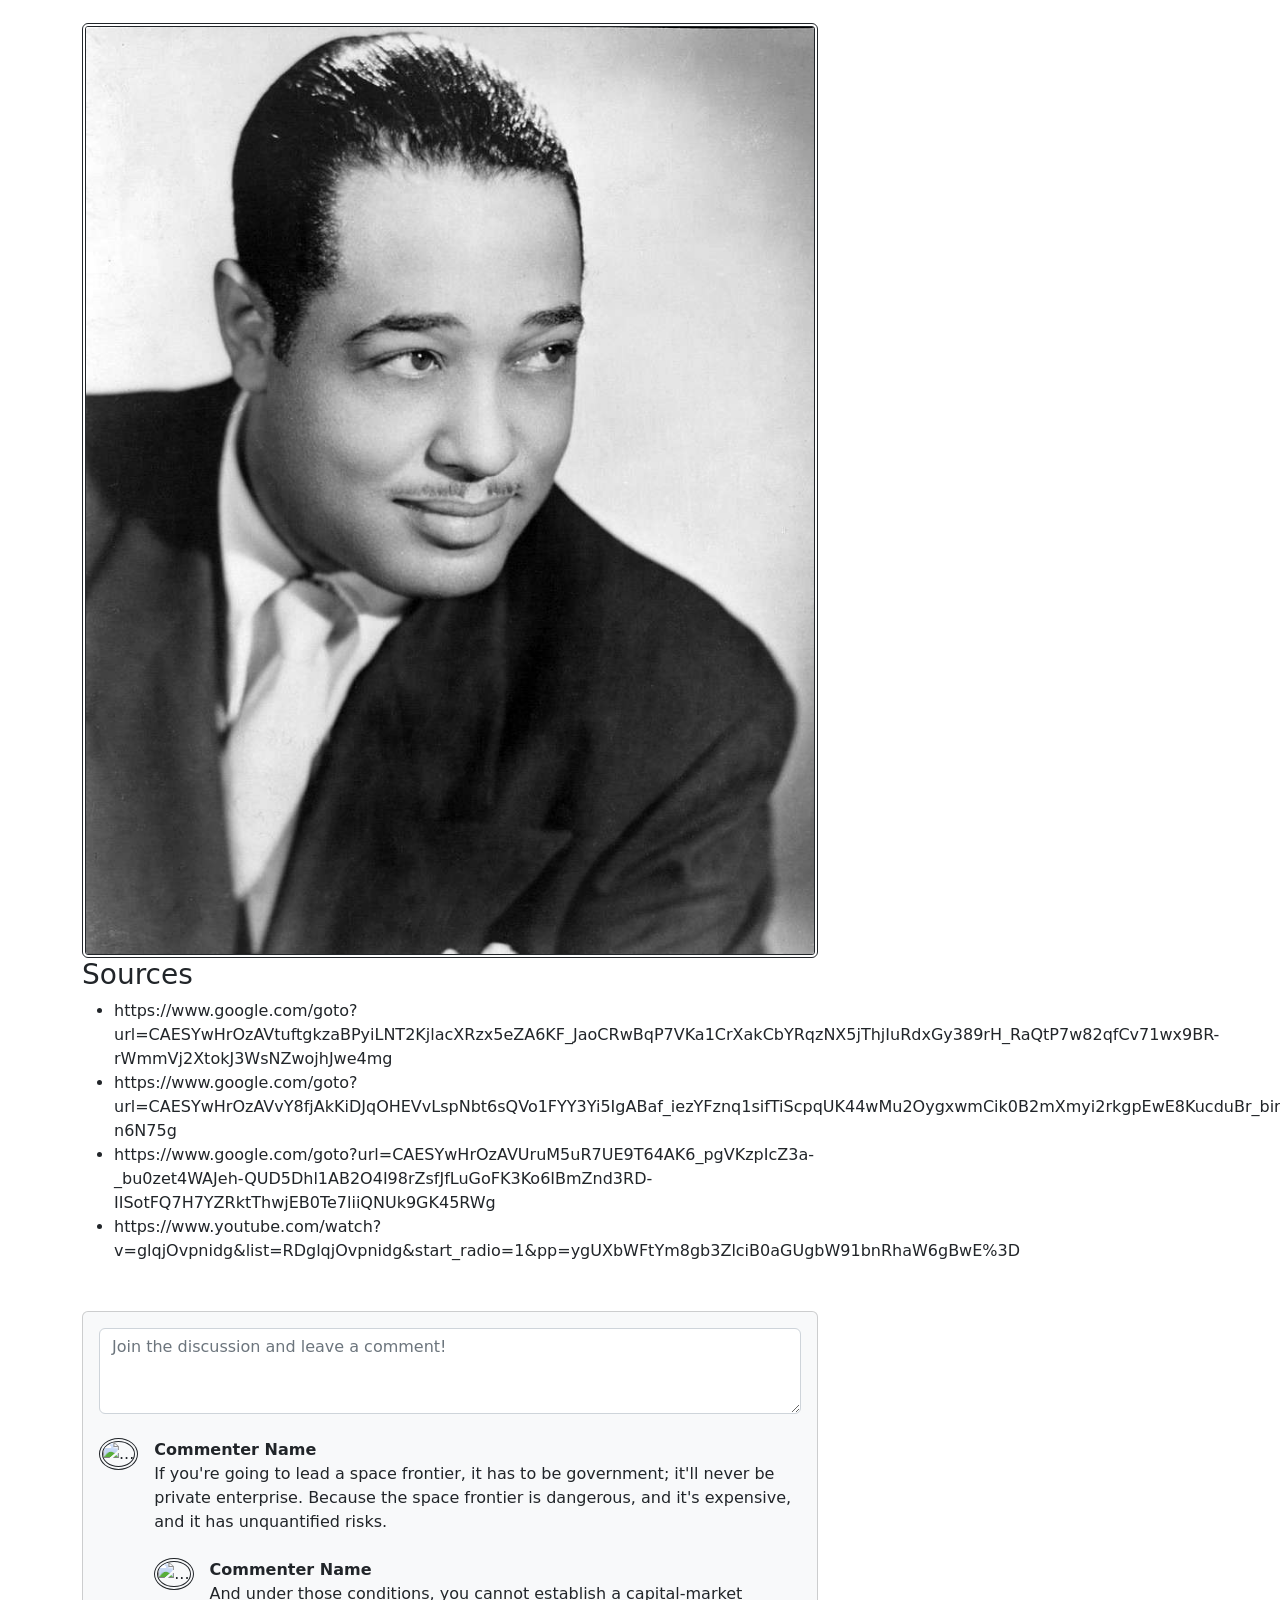
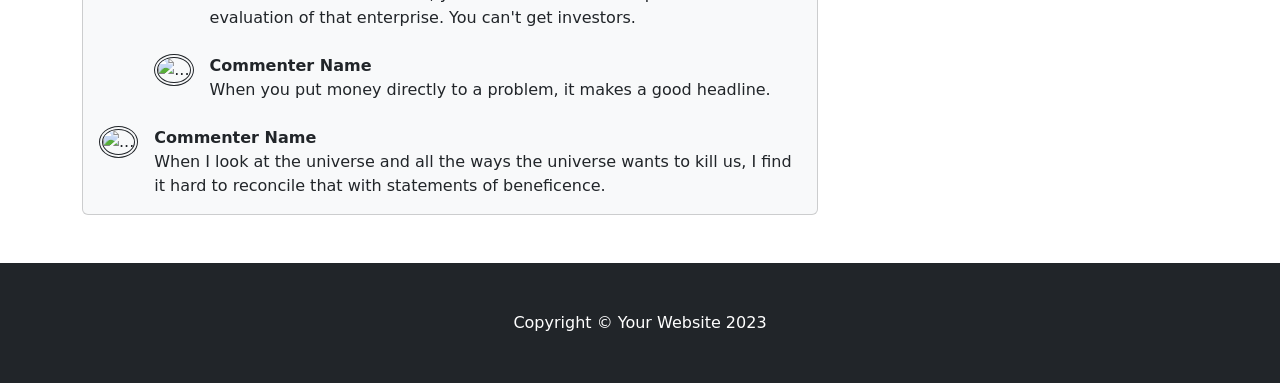
==== commit d0cf1b7b: "10/21" ====
--- a/jazz-tunes/index.html
+++ b/jazz-tunes/index.html
@@ -37,56 +37,64 @@
                         <!-- Post header-->
                         <header class="mb-4">
                             <!-- Post title-->
-                            <h1 class="fw-bolder mb-1">Top 5 Most Underated Jazz Tunes</h1>
+                            <h1 class="fw-bolder mb-1" class="mydiv">Top 5 Most Underated Jazz Tunes</h1>
                             <!-- Post meta content-->
                             <div class="text-muted fst-italic mb-2">Posted on October 16 2026 by Cody Mailloux</div>
                             <!-- Post categories-->
                             <a class="badge bg-secondary text-decoration-none link-light" href="../index.html">All Posts</a>
+                            <a class="badge bg-secondary text-decoration-none link-light" href="https://en.wikipedia.org/wiki/Music">Music</a>
                         </header>
                         <!-- Preview image figure-->
                         <figure class="mb-4"><img class="img-fluid rounded" src="COunt Basie.jpg" alt="https://cdn2.picryl.com/photo/1955/12/31/count-basie-1955-kriegsmann-portrait-square-crop-22ff9d-1024.jpg" Width="900px" Height="400px"></figure>
                         <!-- Post content-->
                         <section class="mb-5">
-                            <p class="fs-5 mb-4">I love jazz music, it just makes me want to dance. However people get a bad misconception that all jazz is the same, and it's not. </p>
+                            <p class="fs-5 mb-4">Jazz Makes me want to boogie woogie, these songs put the <strong><em>"OH MY GOD THATS SUPER COOL"</em></strong> in jazz, I love jazz music, it just makes me want to dance. However people get a bad misconception that all jazz is the same, and it's not. </p>
                             <p class="fs-5 mb-4">You have Latin which originated in Spain, Bossa nova is a relaxed style of samba from regions of Brazil.</p>
-                            <p class="fs-5 mb-4">I'm sure everyone that has listened to jazz music has heard the names of “Duke Ellington","Charlie Parker” and “Count Basie” . These people are some of the pioneers of jazz music across the globe.</p>
-                            <p class="fs-5 mb-4"> Don't get me wrong, their tunes like “Caravan” are super good and recognisable, but what about the lesser known jazz musicians and their songs</p>
+                            <p class="fs-5 mb-4">I'm sure everyone that has listened to jazz music has heard the names of <strong>“Duke Ellington"</strong>,<strong>"Charlie Parker”</strong> and <strong>“Count Basie”</strong> . These people are some of the pioneers of jazz music across the globe.</p>
+                            <p class="fs-5 mb-4"> Don't get me wrong, their tunes like <em>“Caravan”</em> are super good and recognisable, but what about the lesser known jazz musicians and their songs</p>
                             <p class="fs-5 mb-4">I made this blog to show you my top 5 favorite jazz pieces</p>
                            
-                            <h2 class="fw-bolder mb-4 mt-5">I secretly dance on the bus to these songs</h2>
+                            <h3 class="fw-bolder mb-4 mt-5"><em>I secretly dance on the bus to these songs</em></h3>
                             
-                            <h2 class="fw-bolder mb-4 mt-5"><a href="https://www.youtube.com/watch?v=glqjOvpnidg&list=RDglqjOvpnidg&start_radio=1&pp=ygUXbWFtYm8gb3ZlciB0aGUgbW91bnRhaW6gBwE%3D" >1.Mambo over the Mountain, by Rick Hirsch-</a></h2>
+                            <h2 class="fw-bolder mb-4 mt-5"><a href="https://www.youtube.com/watch?v=glqjOvpnidg&list=RDglqjOvpnidg&start_radio=1&pp=ygUXbWFtYm8gb3ZlciB0aGUgbW91bnRhaW6gBwE%3D" >1. Mambo over the Mountain, by <em>Rick Hirsch</em>-</a></h2>
                             <img class="img-fluid rounded" src="Rick.webp" Width="50%" Height="500px">
-                            <p class="fs-5 mb-4">This song was written by Rick Hirsch and to put it simply, this song just makes me want to dance. It’s an Upbeat Samba and it incorporates solos from the trumpet and a saxophone soli.</p>
+                            <p class="fs-5 mb-4">This song was written by <em>Rick Hirsch</em> and to put it simply, this song just makes me want to dance. It’s an Upbeat Samba and it incorporates solos from the trumpet and a saxophone soli.</p>
                             <p class="fs-5 mb-4"> Easily one of my favorite</p>
                              
-                            <h2 class="fw-bolder mb-4 mt-5"><a href="https://www.google.com/goto?url=CAESYwHrOzAVUruM5uR7UE9T64AK6_pgVKzpIcZ3a-_bu0zet4WAJeh-QUD5Dhl1AB2O4I98rZsfJfLuGoFK3Ko6IBmZnd3RD-IISotFQ7H7YZRktThwjEB0Te7liiQNUk9GK45RWg" >2. Theme From 'Shaft' - Isaac Hayes</a></h2>
+                            <h2 class="fw-bolder mb-4 mt-5"><a href="https://www.google.com/goto?url=CAESYwHrOzAVUruM5uR7UE9T64AK6_pgVKzpIcZ3a-_bu0zet4WAJeh-QUD5Dhl1AB2O4I98rZsfJfLuGoFK3Ko6IBmZnd3RD-IISotFQ7H7YZRktThwjEB0Te7liiQNUk9GK45RWg" >2. Theme From 'Shaft' - <em>Isaac Hayes</em></a></h2>
                             <img class="img-fluid rounded" src="BlackMoses.jpg" Width="50%" Height="500px">
                             <p class="fs-5 mb-4">This is my favorite oldie but a goodie, any person over 30 has heard this song or even seen the movie Shaft.</p>
-                            <p class="fs-5 mb-4">  Isaac Hayes wrote this piece for the movie “Shaft” and it immediately became a hit, however, over time it got buried by many other great pieces and it deserves to be brought back up.</p>
+                            <p class="fs-5 mb-4">  <em>Isaac Hayes</em> wrote this piece for the movie “Shaft” and it immediately became a hit, however, over time it got buried by many other great pieces and it deserves to be brought back up.</p>
                               
-                            <h2 class="fw-bolder mb-4 mt-5"><a href="https://www.google.com/goto?url=CAESYwHrOzAVvY8fjAkKiDJqOHEVvLspNbt6sQVo1FYY3Yi5IgABaf_iezYFznq1sifTiScpqUK44wMu2OygxwmCik0B2mXmyi2rkgpEwE8KucduBr_bir1PrcbI5K8RnhA-n6N75g" >3. Glenn Miller - In The Mood </a></h2>
+                            <h2 class="fw-bolder mb-4 mt-5"><a href="https://www.google.com/goto?url=CAESYwHrOzAVvY8fjAkKiDJqOHEVvLspNbt6sQVo1FYY3Yi5IgABaf_iezYFznq1sifTiScpqUK44wMu2OygxwmCik0B2mXmyi2rkgpEwE8KucduBr_bir1PrcbI5K8RnhA-n6N75g" >3. In The Mood - <em>Glenn Miller</em></a></h2>
                             <img class="img-fluid rounded" src="Glenn.jpg" Width="50%" Height="500px">
-                            <p class="fs-5 mb-4"> This piece was written by Glenn Miller back in the 40’s and this piece revolutionalised jazz as a whole.</p>
+                            <p class="fs-5 mb-4"> This piece was written by <em>Glenn Miller</em> back in the 40’s and this piece revolutionalised jazz as a whole.</p>
                             <p class="fs-5 mb-4"> This song is one of those songs that you definitely heard just never knew the name of. Let the piece speak for itself</p>
                              
-                            <h2 class="fw-bolder mb-4 mt-5"><a href="https://www.google.com/goto?url=CAESYwHrOzAVtuftgkzaBPyiLNT2KjlacXRzx5eZA6KF_JaoCRwBqP7VKa1CrXakCbYRqzNX5jThjIuRdxGy389rH_RaQtP7w82qfCv71wx9BR-rWmmVj2XtokJ3WsNZwojhJwe4mg" >4. Chuck Mangione - Children Of Sanchez</a></h2>
+                            <h2 class="fw-bolder mb-4 mt-5"><a href="https://www.google.com/goto?url=CAESYwHrOzAVtuftgkzaBPyiLNT2KjlacXRzx5eZA6KF_JaoCRwBqP7VKa1CrXakCbYRqzNX5jThjIuRdxGy389rH_RaQtP7w82qfCv71wx9BR-rWmmVj2XtokJ3WsNZwojhJwe4mg" >4. Children Of Sanchez - <em>Chuck Mangione</em></a></h2>
                             <img class="img-fluid rounded" src="Chucky.jpg" Width="50%" Height="500px">
-                            <p class="fs-5 mb-4">This piece was written by Chuck Mangieone back in the 70’s.</p>
+                            <p class="fs-5 mb-4">This piece was written by <em>Chuck Mangieone</em> back in the 70’s.</p>
                             <p class="fs-5 mb-4">  This piece is a more latin adventurous piece, but halfway through its gets all light like a feather and back to heavier latin feel.</p>
                             <p class="fs-5 mb-4">This piece is phenomenal</p>
 
-                            <h3> Overall Rankings</h3>
-                            <ol>
-                                <li>Mambo over the Mountain</li>
-                                <li>Theme from Shaft</li>
-                                <li>In the Mood</li>
-                                <li>Children of Sanchez</li>
+                            <h3 class="fw-bolder mb-4 mt-5"> Overall Rankings</h3>
+                            <ol class="fs-5 mb-4">
+                                <li class="fs-5 mb-4">Mambo over the Mountain</li>
+                                <li class="fs-5 mb-4">Theme from Shaft</li>
+                                <li class="fs-5 mb-4">In the Mood</li>
+                                <li class="fs-5 mb-4">Children of Sanchez</li>
                             </ol>
-                            <h2>Closing</h2>
+                            <h3 class="fw-bolder mb-4 mt-5">Closing</h3>
                             <p class="fs-5 mb-4">Music, especially jazz is super underrated and I would 100% recommend listening to more older jazz.</p> 
-                            <p class="fs-5 mb-4">Music, especially jazz is super underrated and I would 100% recommend listening to more older jazz.</p> 
-                           <img class="img-fluid rounded" src="Duke.jpg"
+                            <p class="fs-5 mb-4"> You don't need to agree with me but these are some of the best jazz tunes to exist and they all capture different key elements of jazz as whole.</p> 
+                           <img class="img-fluid rounded" src="Duke2.0.jpg">
+                           <h3> Sources</h3>
+                           <ul>
+                            <li>https://www.google.com/goto?url=CAESYwHrOzAVtuftgkzaBPyiLNT2KjlacXRzx5eZA6KF_JaoCRwBqP7VKa1CrXakCbYRqzNX5jThjIuRdxGy389rH_RaQtP7w82qfCv71wx9BR-rWmmVj2XtokJ3WsNZwojhJwe4mg </li>
+                            <li>https://www.google.com/goto?url=CAESYwHrOzAVvY8fjAkKiDJqOHEVvLspNbt6sQVo1FYY3Yi5IgABaf_iezYFznq1sifTiScpqUK44wMu2OygxwmCik0B2mXmyi2rkgpEwE8KucduBr_bir1PrcbI5K8RnhA-n6N75g </li>
+                            <li>https://www.google.com/goto?url=CAESYwHrOzAVUruM5uR7UE9T64AK6_pgVKzpIcZ3a-_bu0zet4WAJeh-QUD5Dhl1AB2O4I98rZsfJfLuGoFK3Ko6IBmZnd3RD-IISotFQ7H7YZRktThwjEB0Te7liiQNUk9GK45RWg </li>
+                            <li>https://www.youtube.com/watch?v=glqjOvpnidg&list=RDglqjOvpnidg&start_radio=1&pp=ygUXbWFtYm8gb3ZlciB0aGUgbW91bnRhaW6gBwE%3D </li>
+                           </ul>
                         </section>
                     </article>
                     <!-- Comments section-->
--- a/jazz-tunes/style.css
+++ b/jazz-tunes/style.css
@@ -2,3 +2,6 @@
 
 
 /* NEW CSS HERE */
+img {
+    border-style: double;border-width: 4px;
+}
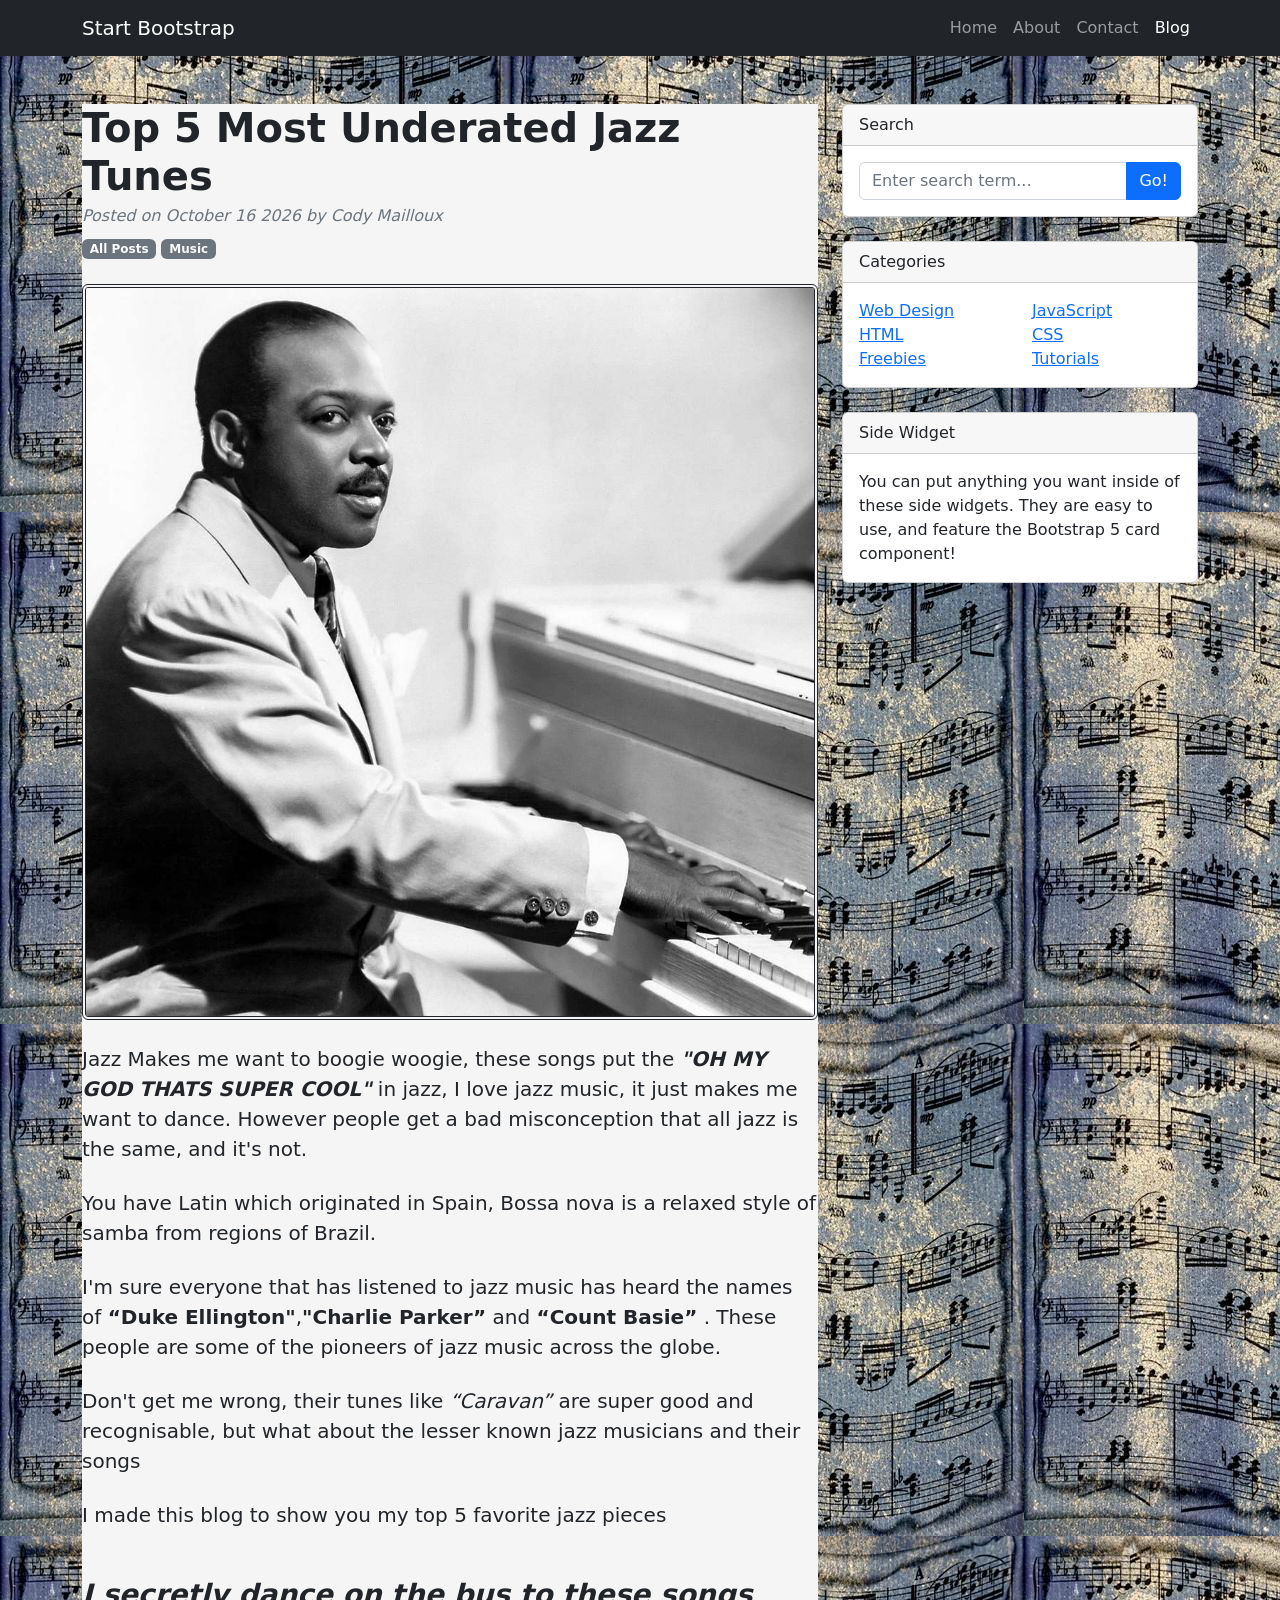
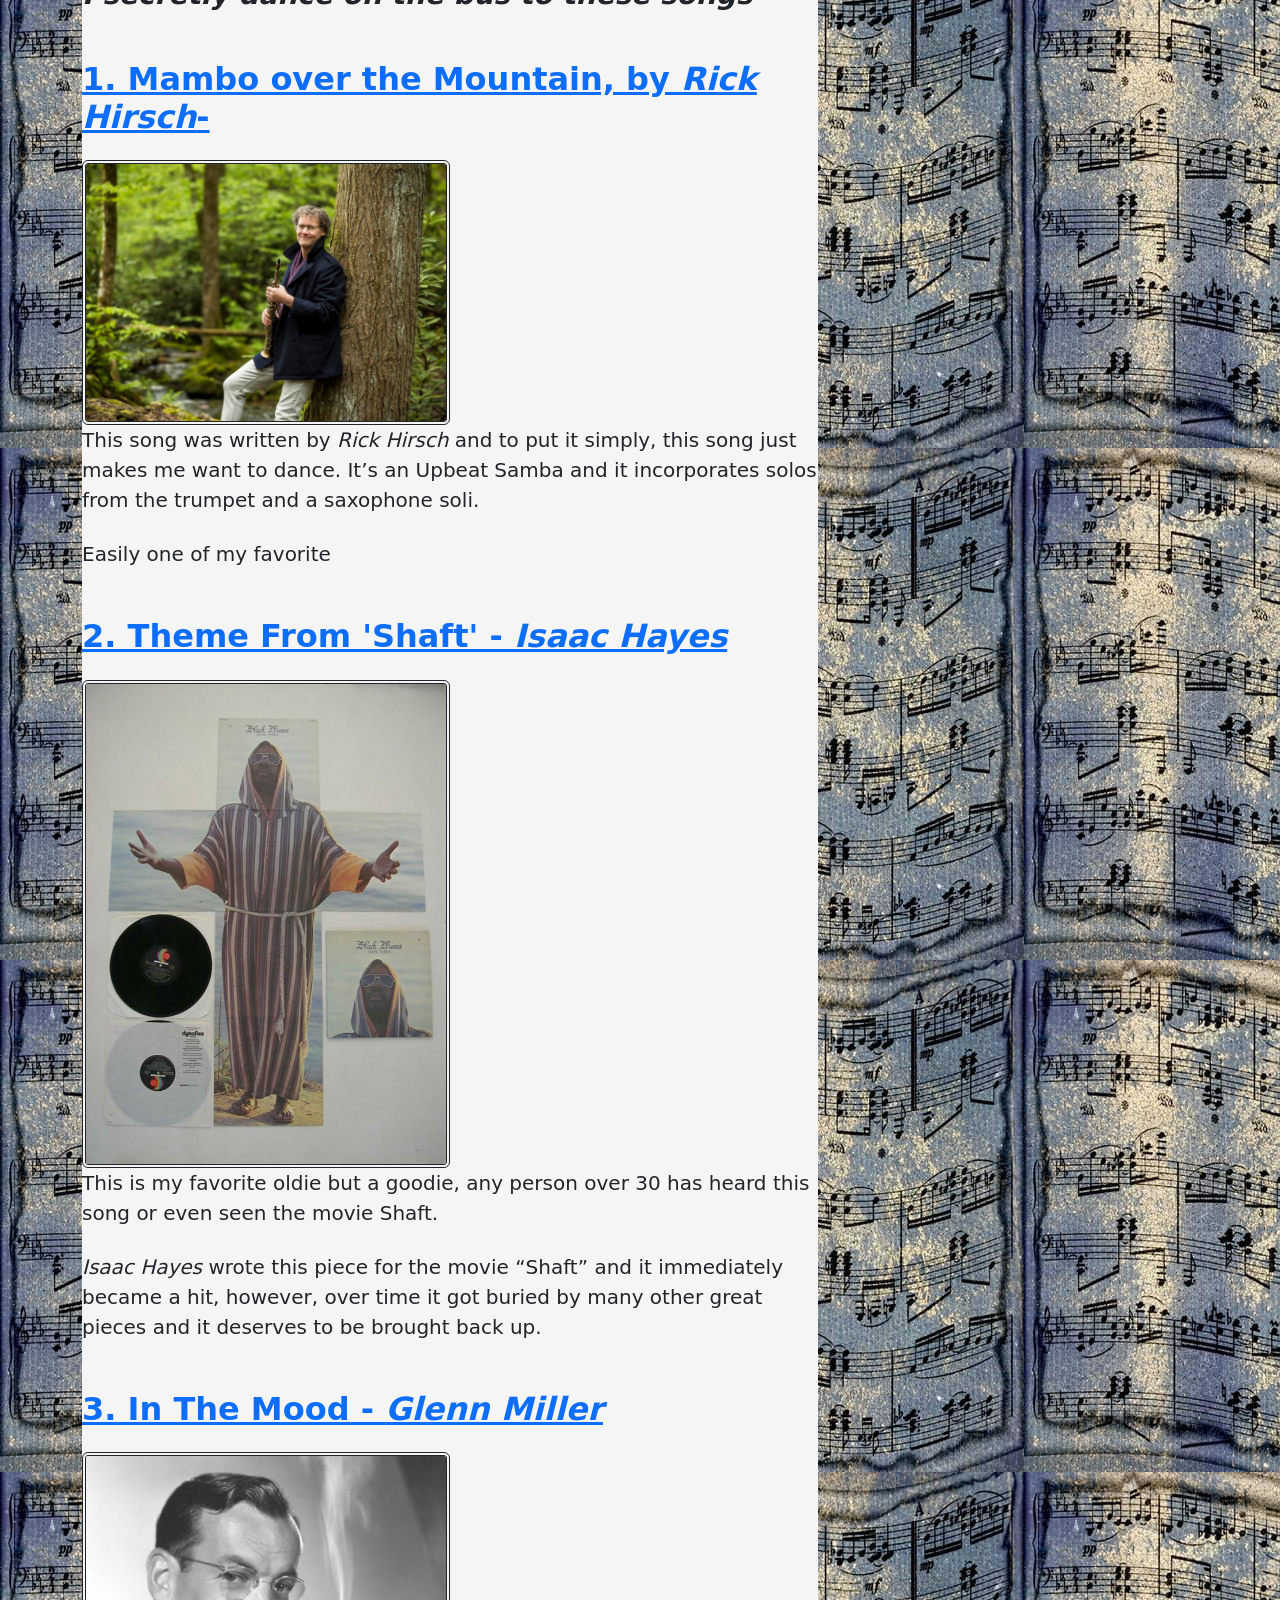
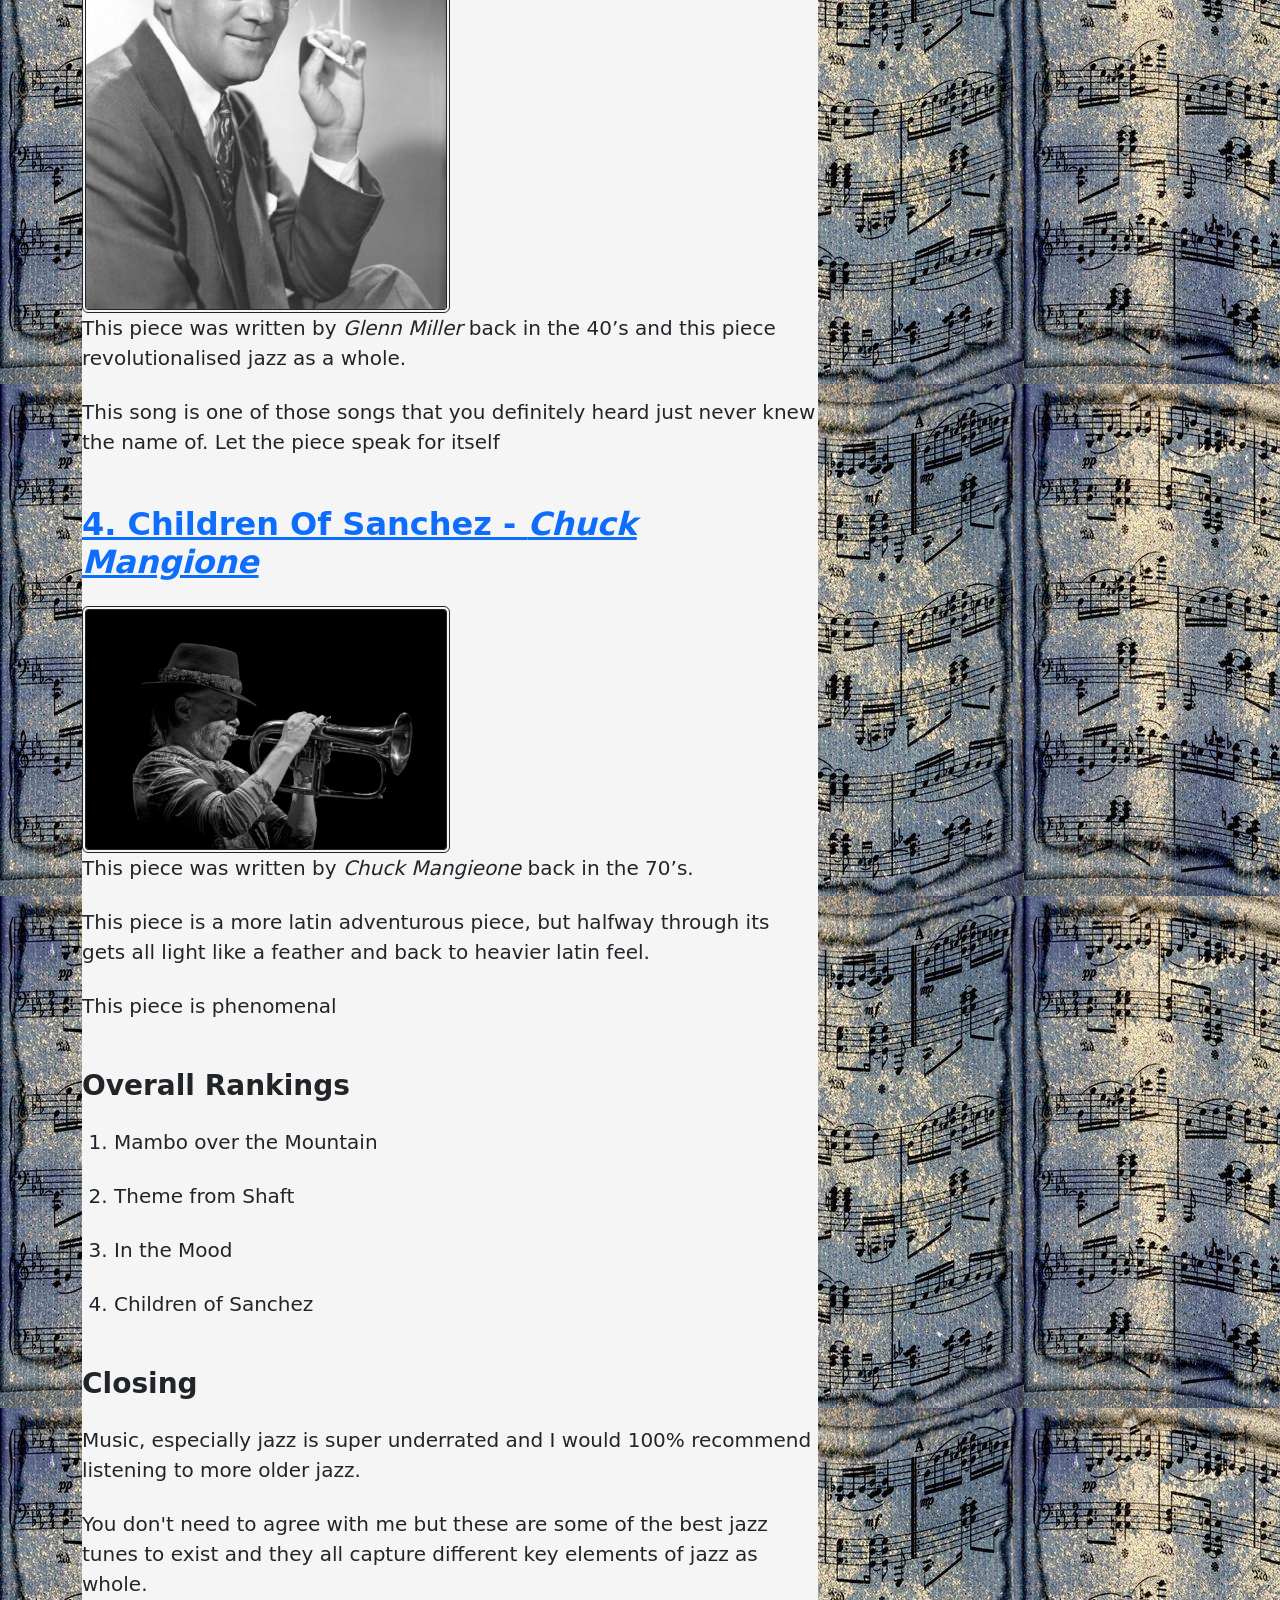
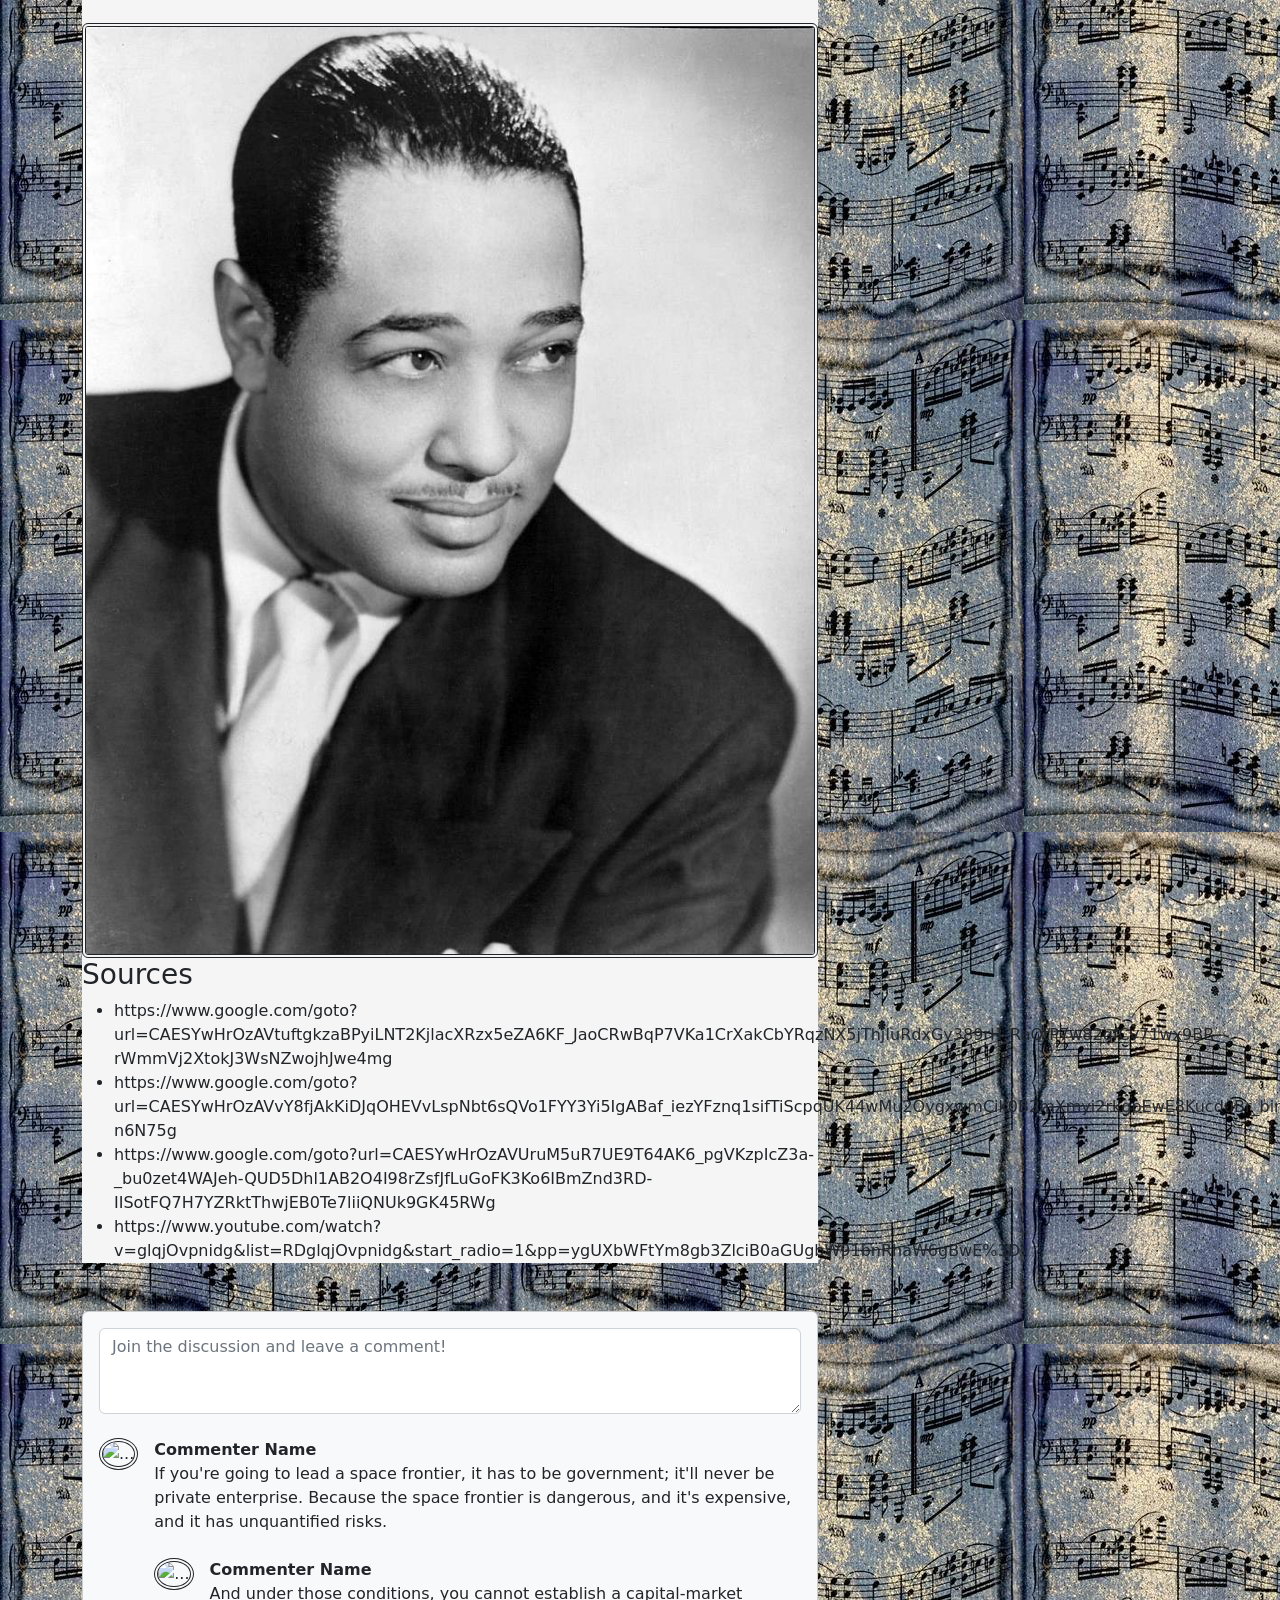
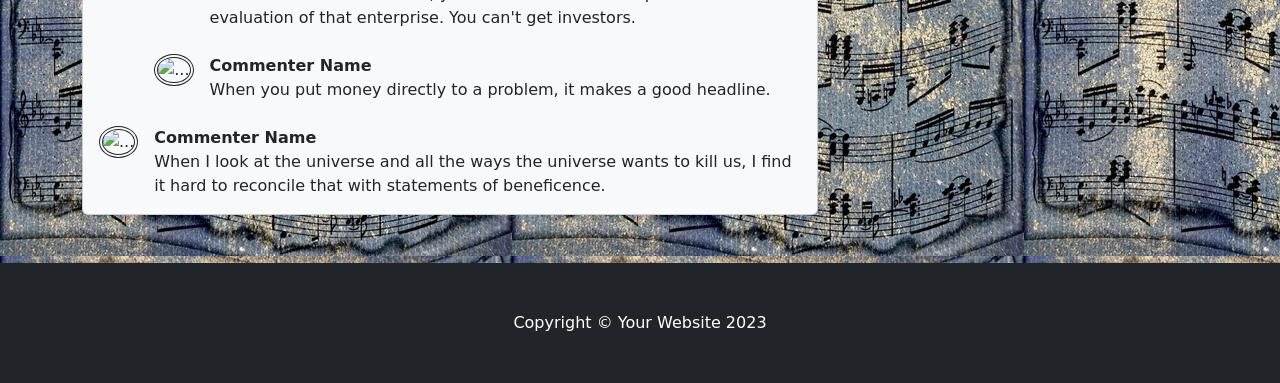
==== commit 732b1be0: "10/22" ====
--- a/jazz-tunes/index.html
+++ b/jazz-tunes/index.html
@@ -1,5 +1,6 @@
 <!DOCTYPE HTML>
-<html lang="en"><head>
+<html lang="en">
+    <head>
         <meta charset="utf-8">
         <meta name="viewport" content="width=device-width, initial-scale=1, shrink-to-fit=no">
         <meta name="description" content="">
@@ -37,7 +38,7 @@
                         <!-- Post header-->
                         <header class="mb-4">
                             <!-- Post title-->
-                            <h1 class="fw-bolder mb-1" class="mydiv">Top 5 Most Underated Jazz Tunes</h1>
+                            <h1 class="fw-bolder mb-1" class="card-header">Top 5 Most Underated Jazz Tunes</h1>
                             <!-- Post meta content-->
                             <div class="text-muted fst-italic mb-2">Posted on October 16 2026 by Cody Mailloux</div>
                             <!-- Post categories-->
--- a/jazz-tunes/style.css
+++ b/jazz-tunes/style.css
@@ -5,3 +5,14 @@
 img {
     border-style: double;border-width: 4px;
 }
+body{
+    background-image: url("legoat.jpg"); :rgb(0 0 0 / 30%); 
+   background-size: width="100%" Height="20%";
+   
+
+}
+article {
+    background-color:rgba(245, 245, 245, 1);
+    border:#001d3d;
+    border-width: 6px;
+}
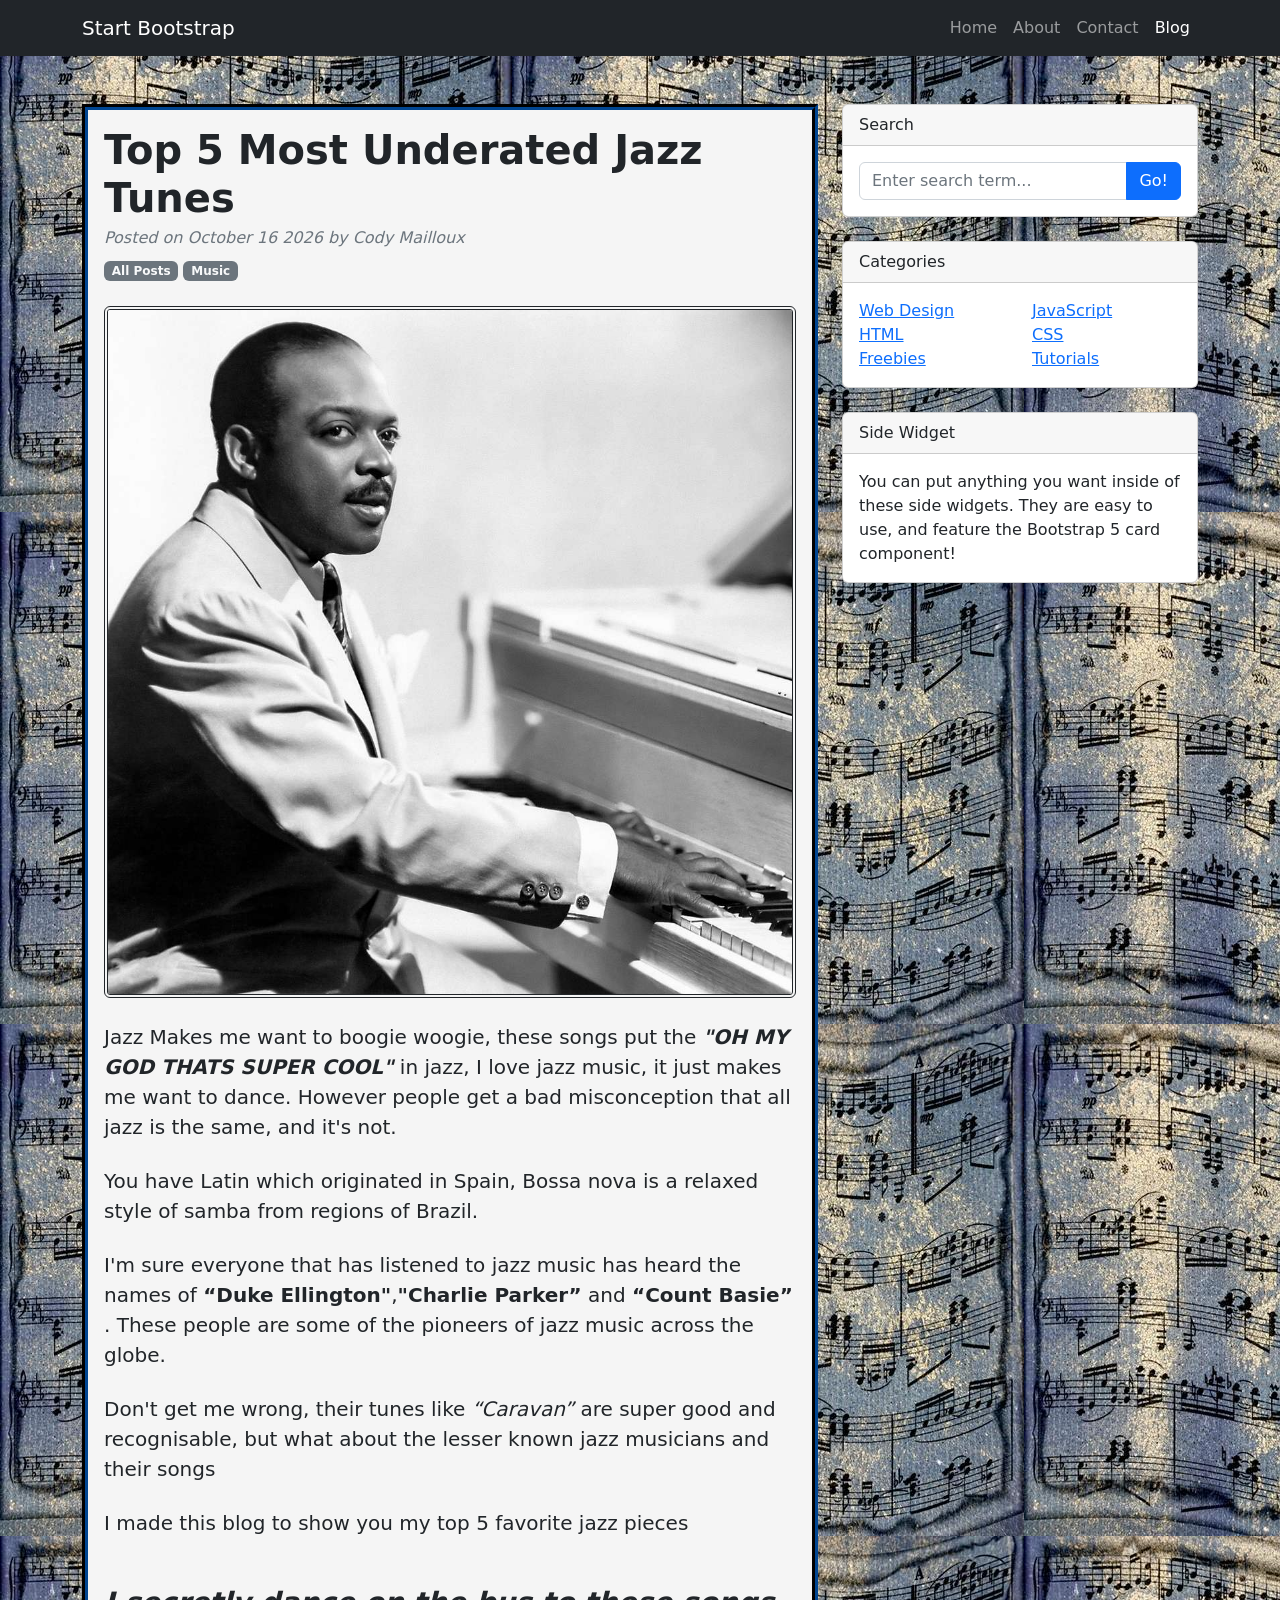
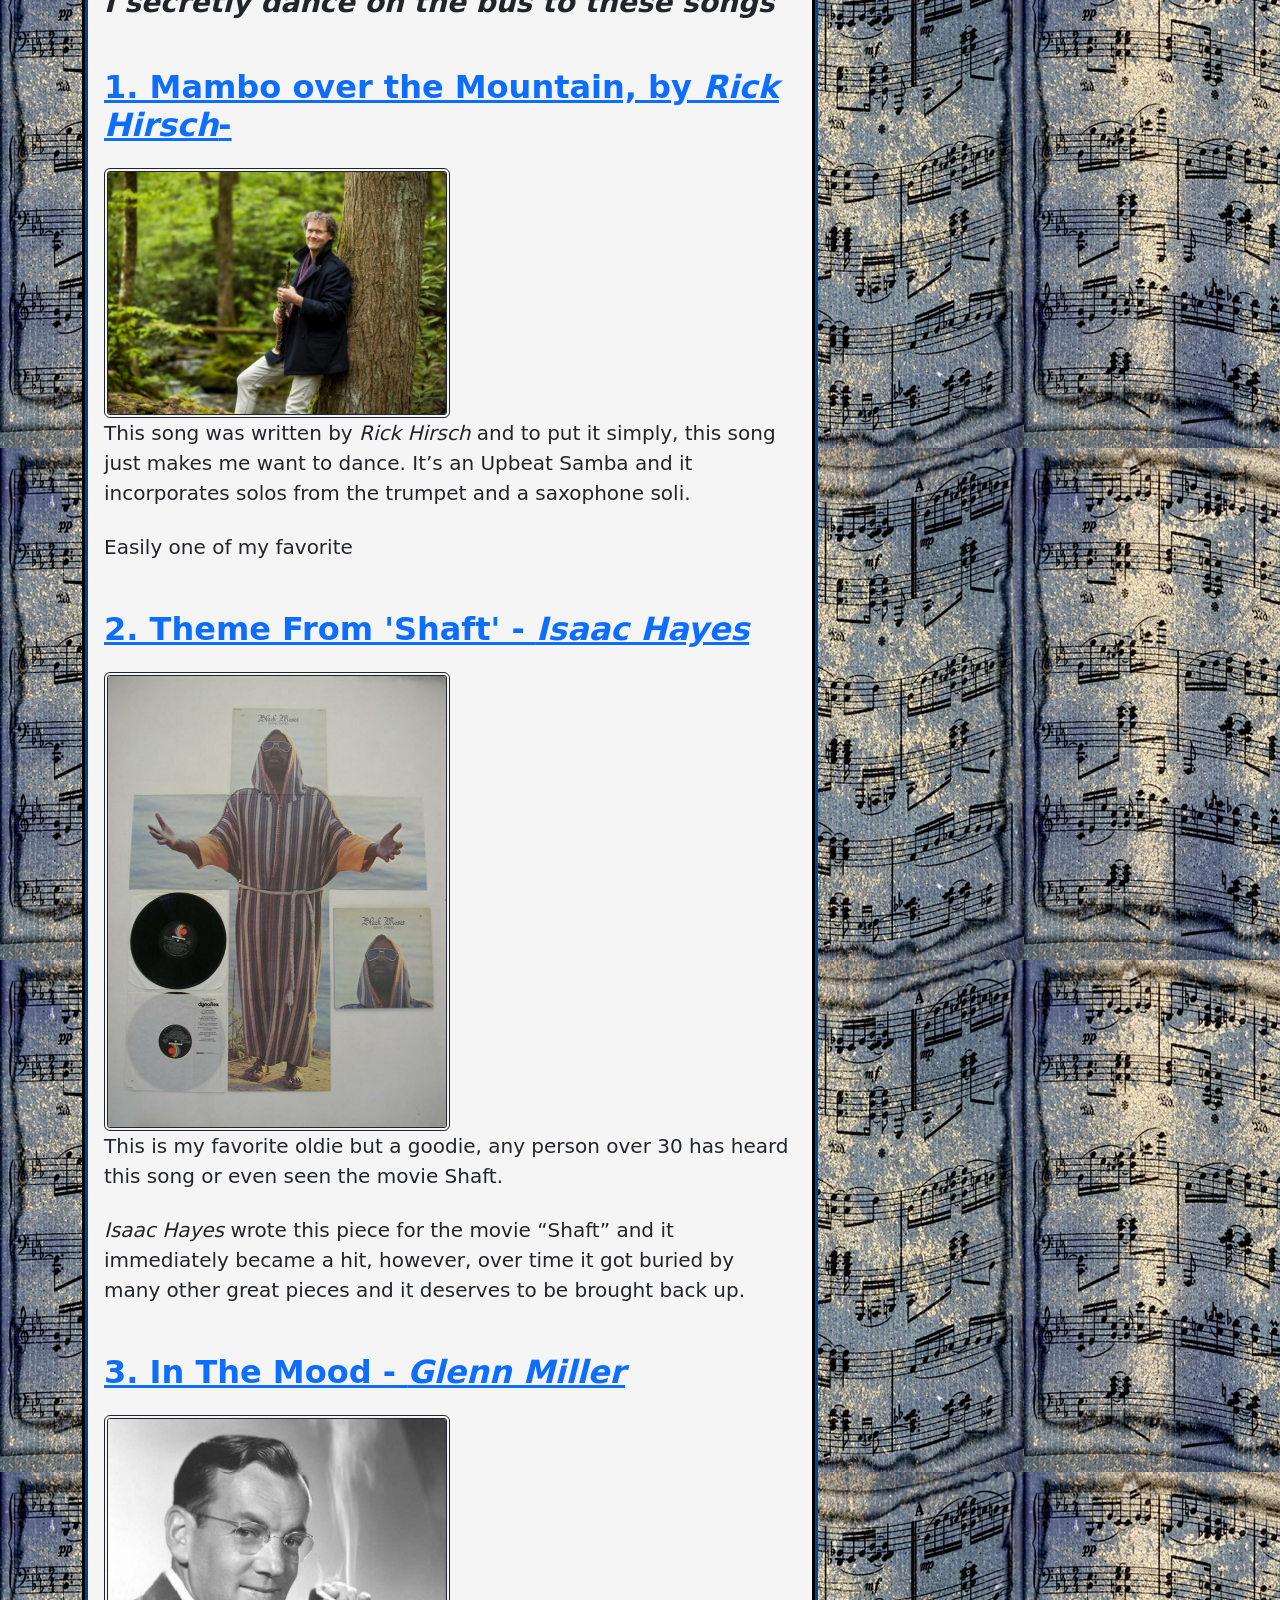
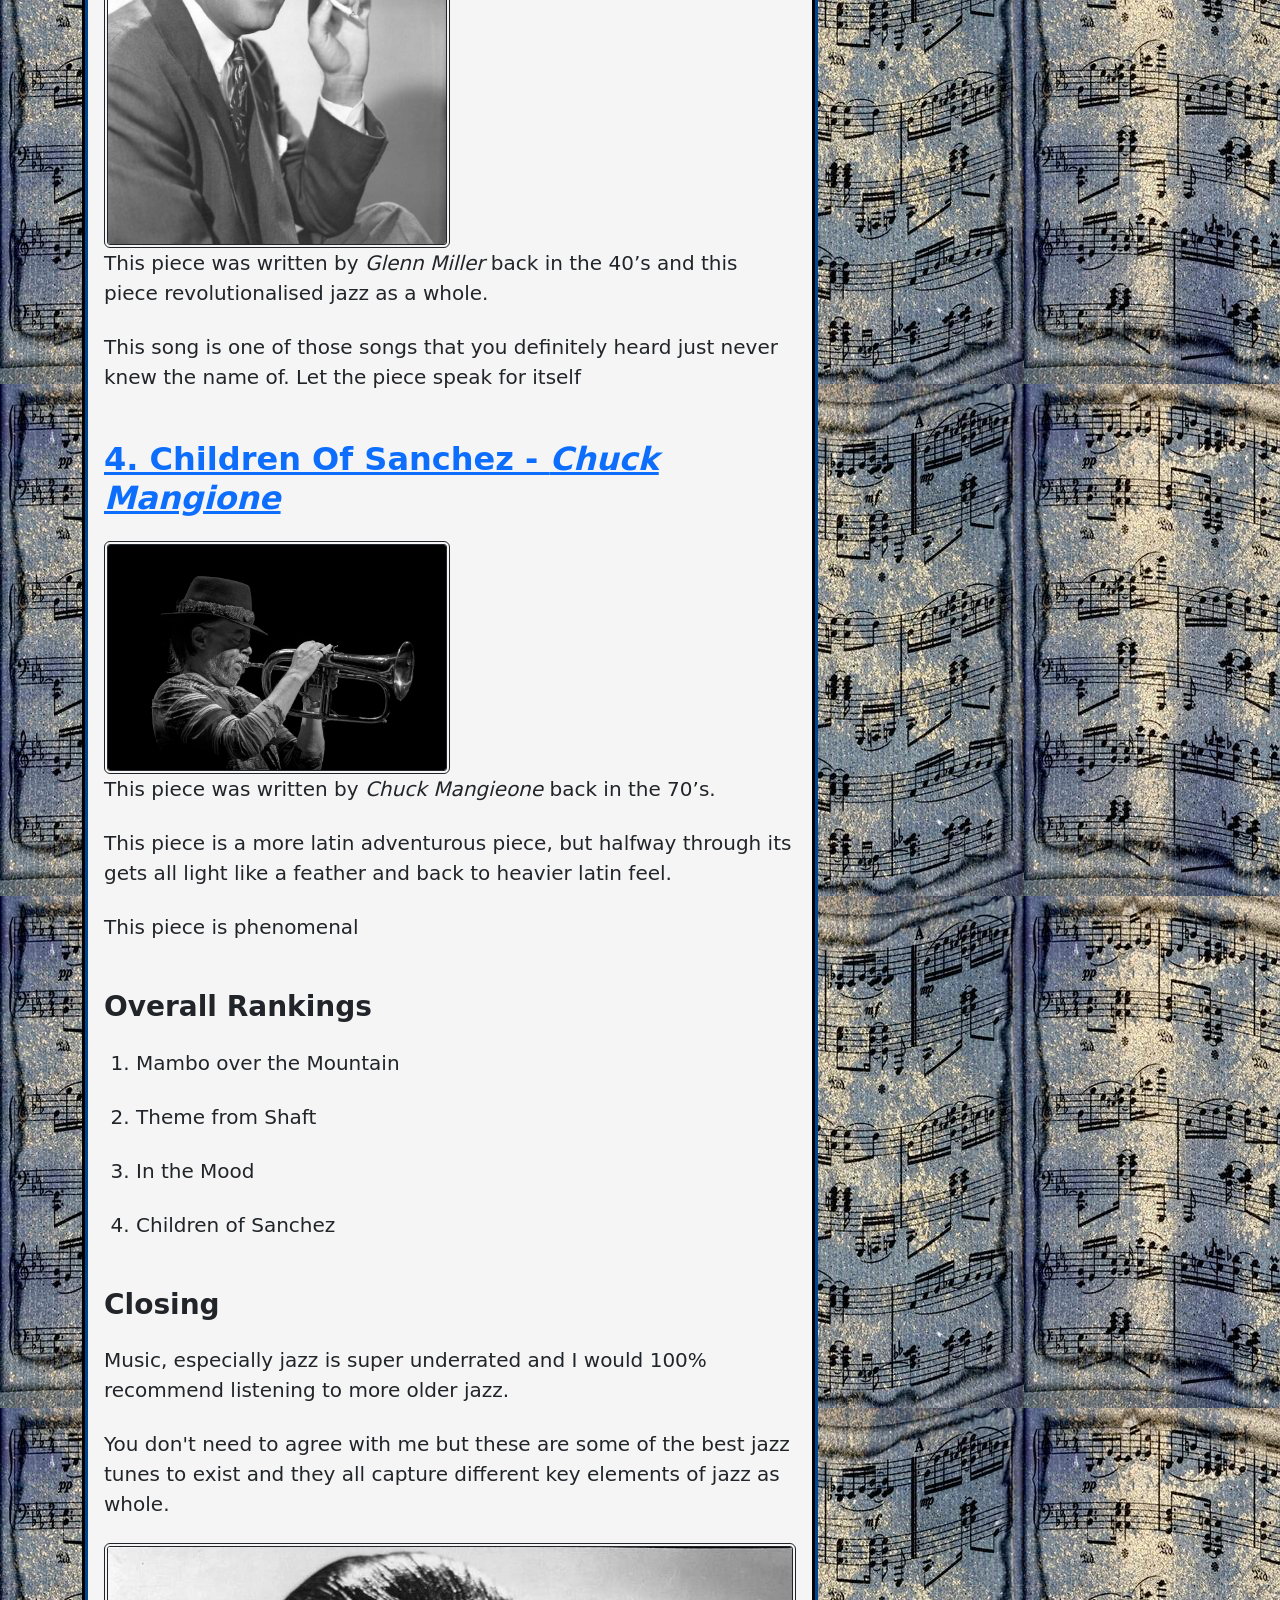
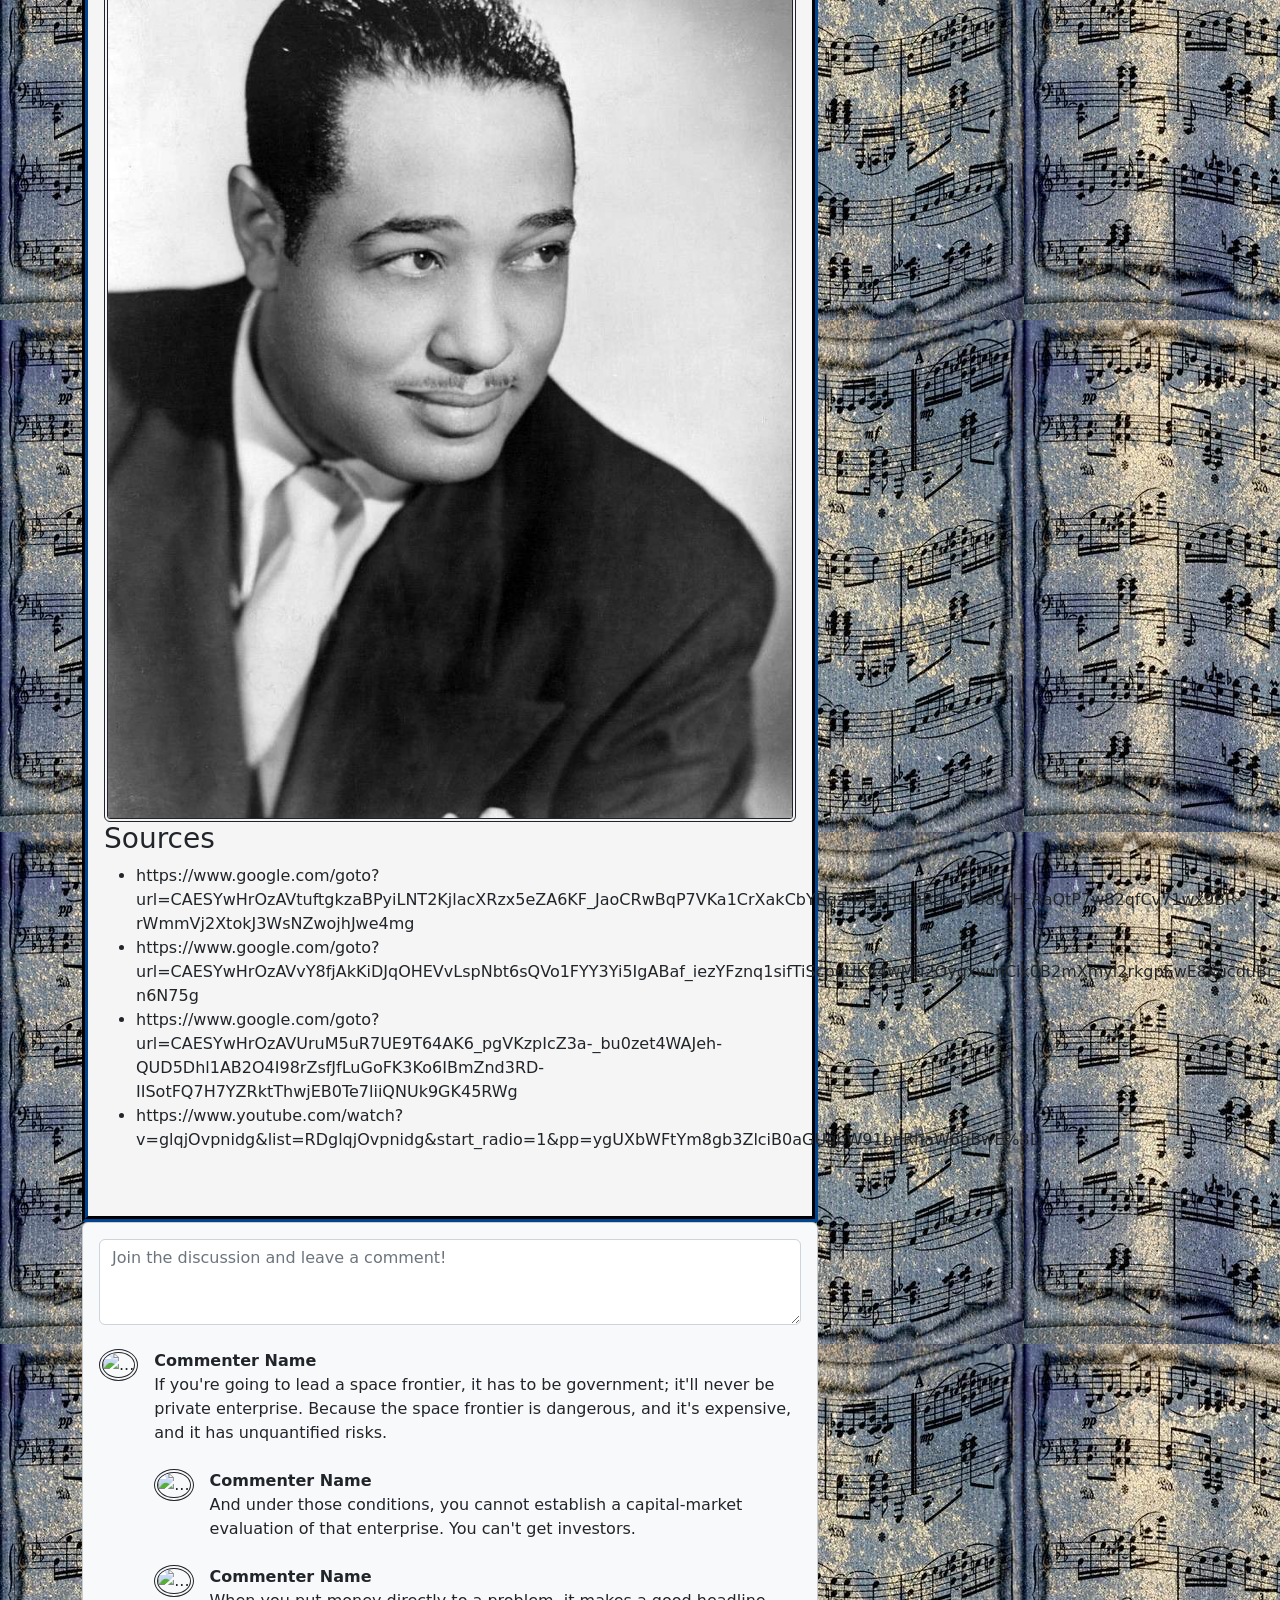
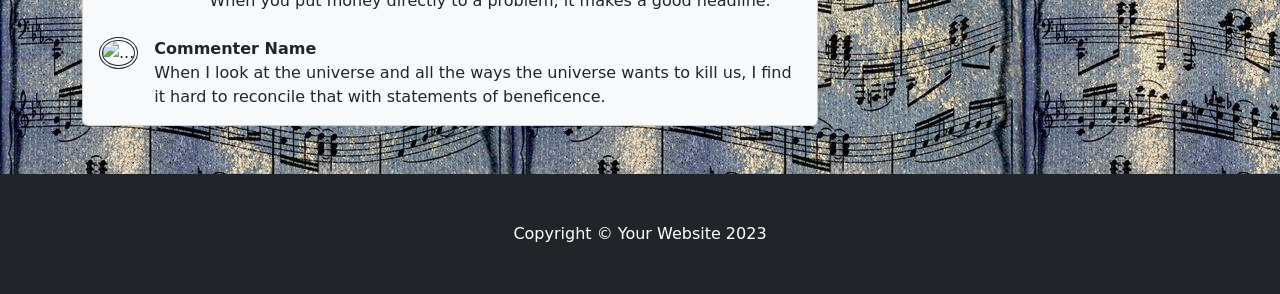
==== commit 2aa6c43f: "Test" ====
--- a/jazz-tunes/index.html
+++ b/jazz-tunes/index.html
@@ -5,7 +5,7 @@
         <meta name="viewport" content="width=device-width, initial-scale=1, shrink-to-fit=no">
         <meta name="description" content="">
         <meta name="author" content="">
-        <title>Blog Post - Top 4 Most Underated Jazz Tunes</title>
+        <title>Top 4 Most Underated Jazz Tunes</title>
         <!-- Favicon-->
         <link rel="icon" type="image/x-icon" href="favicon.ico">
         <!-- Core theme CSS (includes Bootstrap) - DON'T TOUCH THIS-->
--- a/jazz-tunes/style.css
+++ b/jazz-tunes/style.css
@@ -9,10 +9,16 @@
     background-image: url("legoat.jpg"); :rgb(0 0 0 / 30%); 
    background-size: width="100%" Height="20%";
    
+   
 
 }
 article {
     background-color:rgba(245, 245, 245, 1);
     border:#001d3d;
     border-width: 6px;
-}+    border-style: groove;
+    padding-top: 1rem;
+    padding-right: 1rem;
+    padding-bottom: 1rem;
+    padding-left: 1rem;
+}
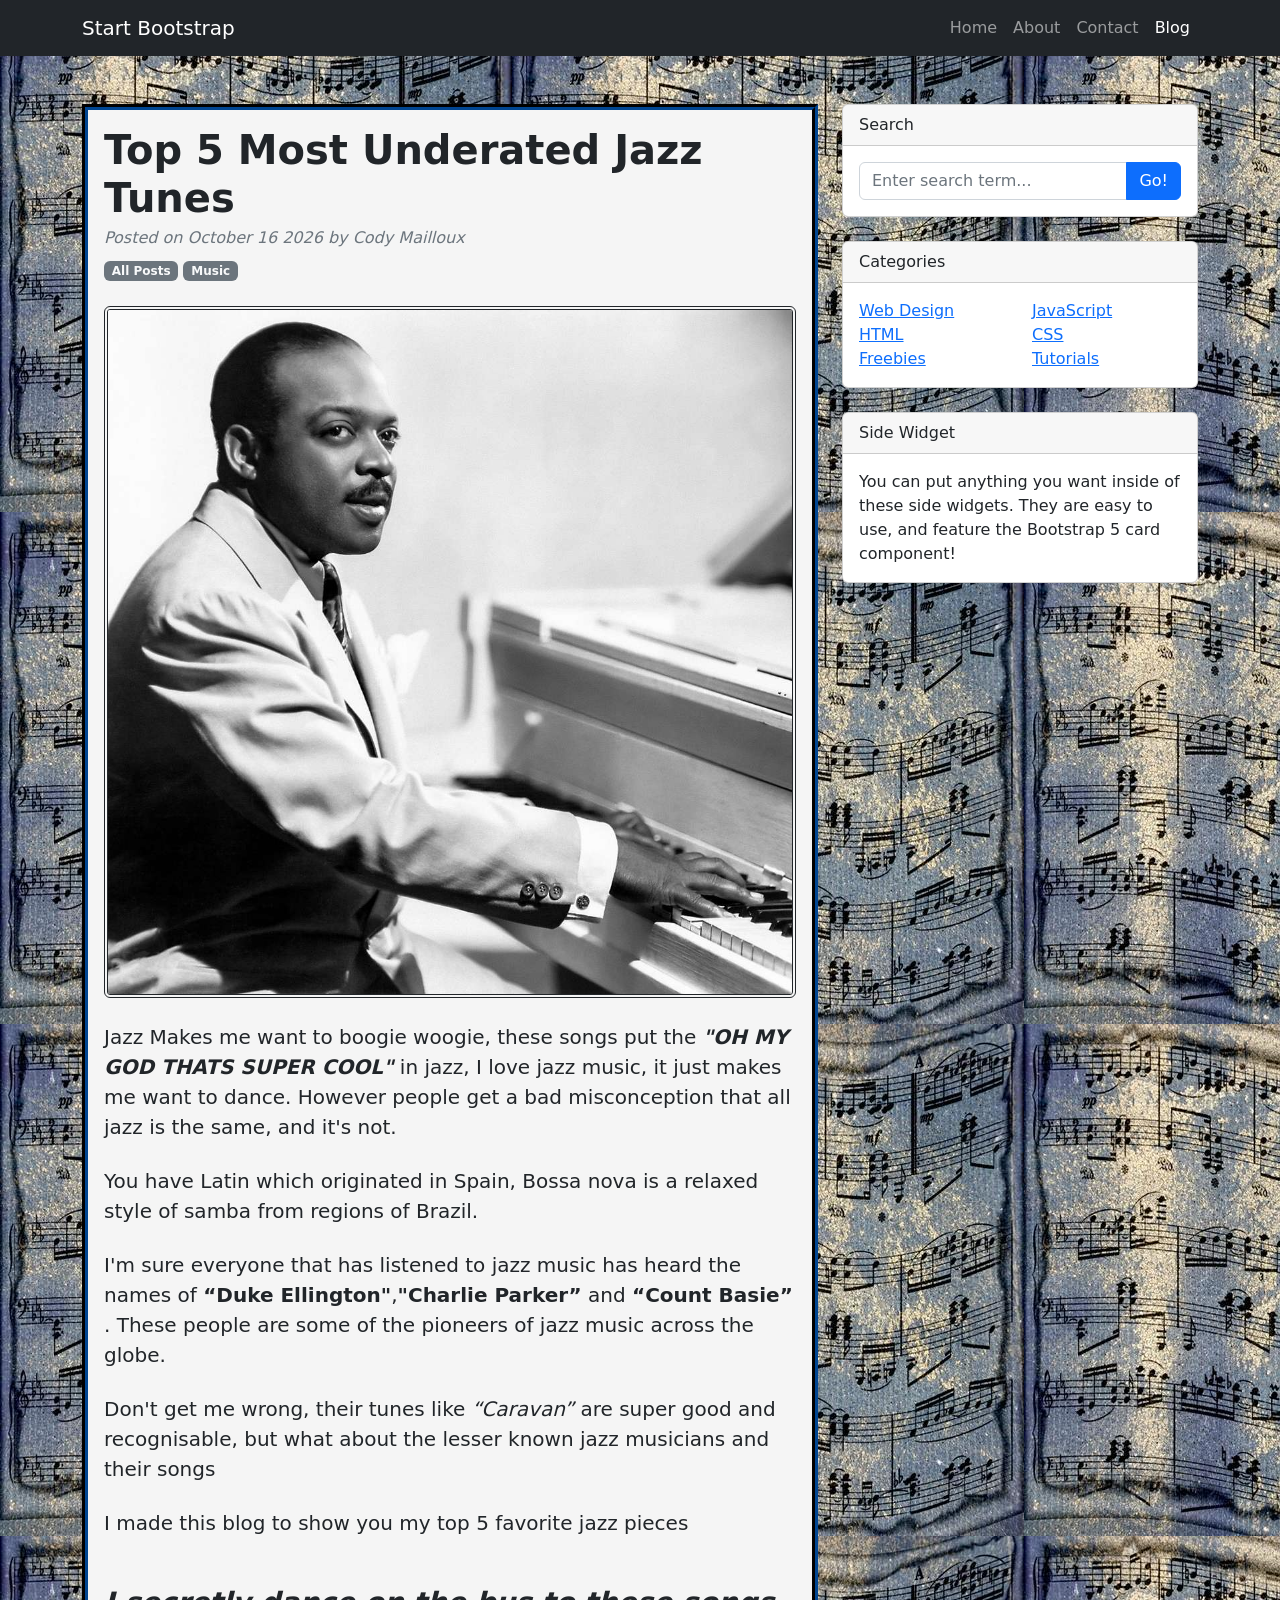
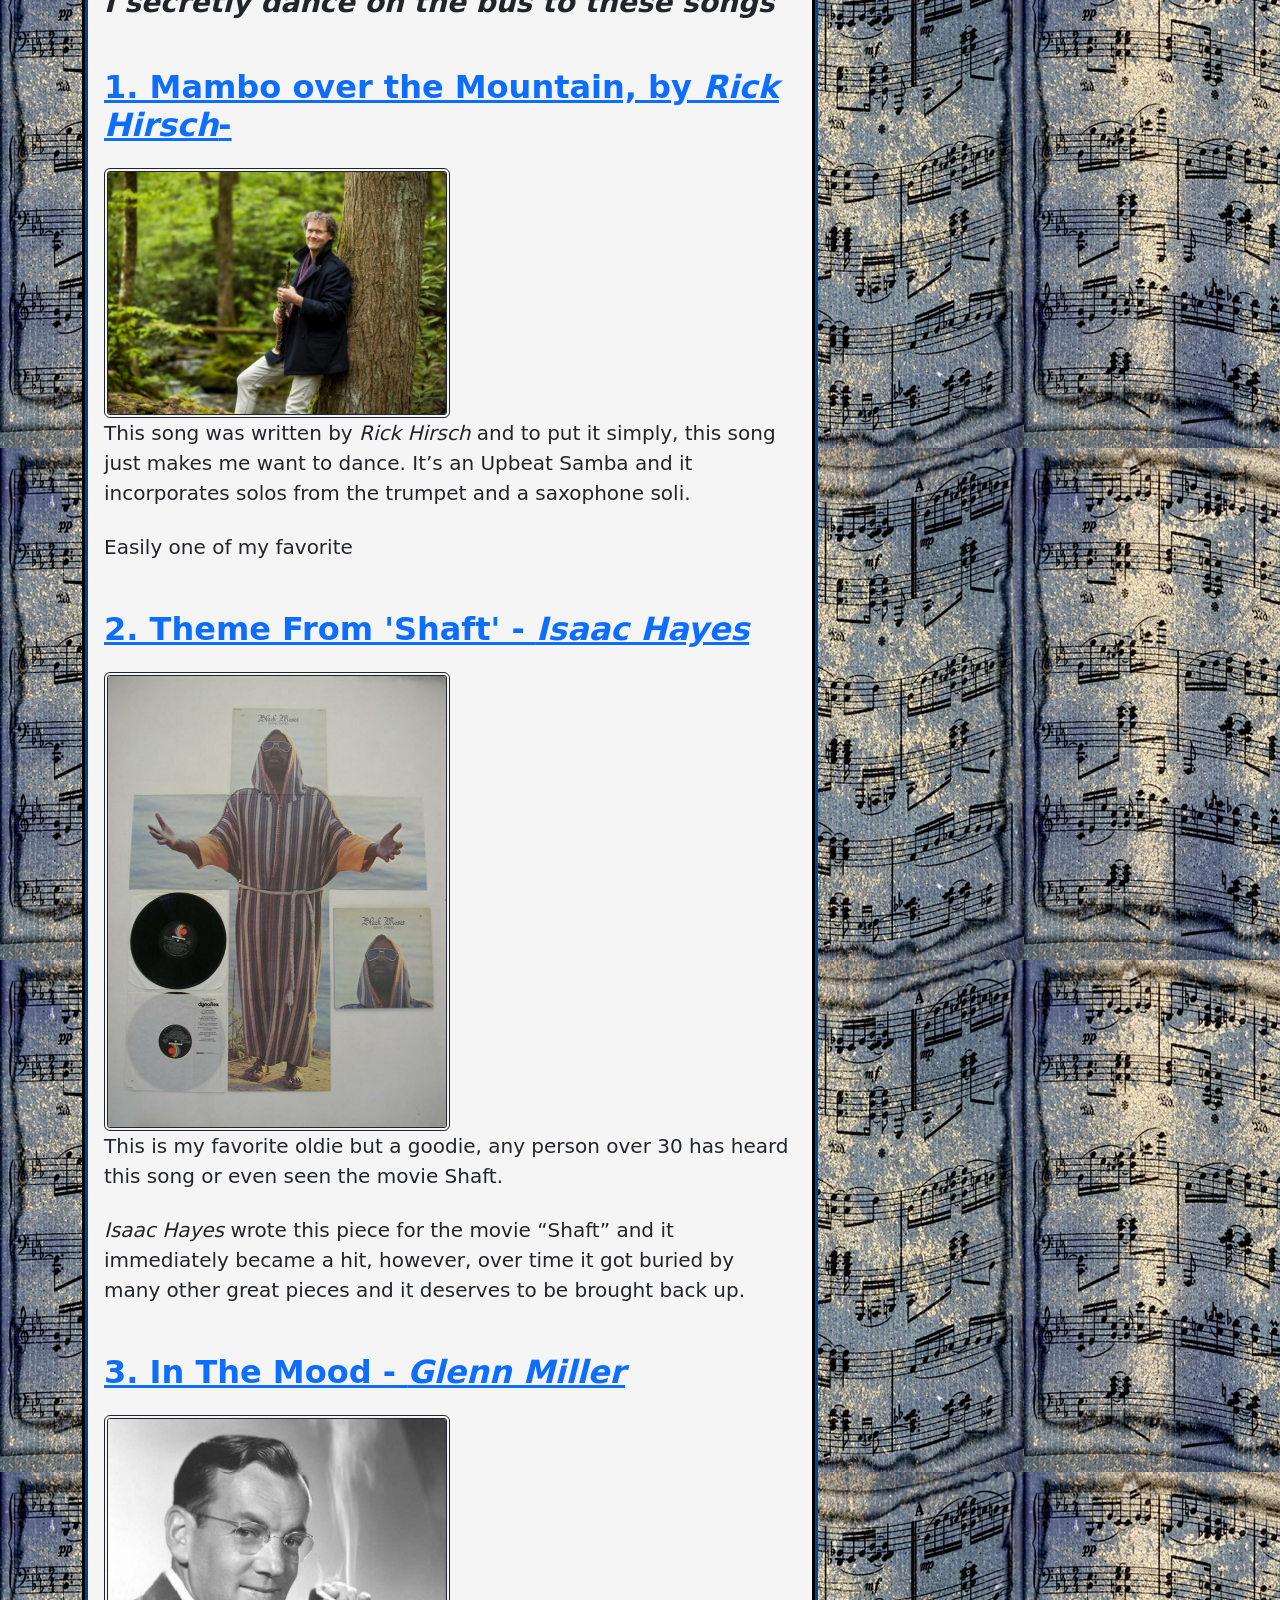
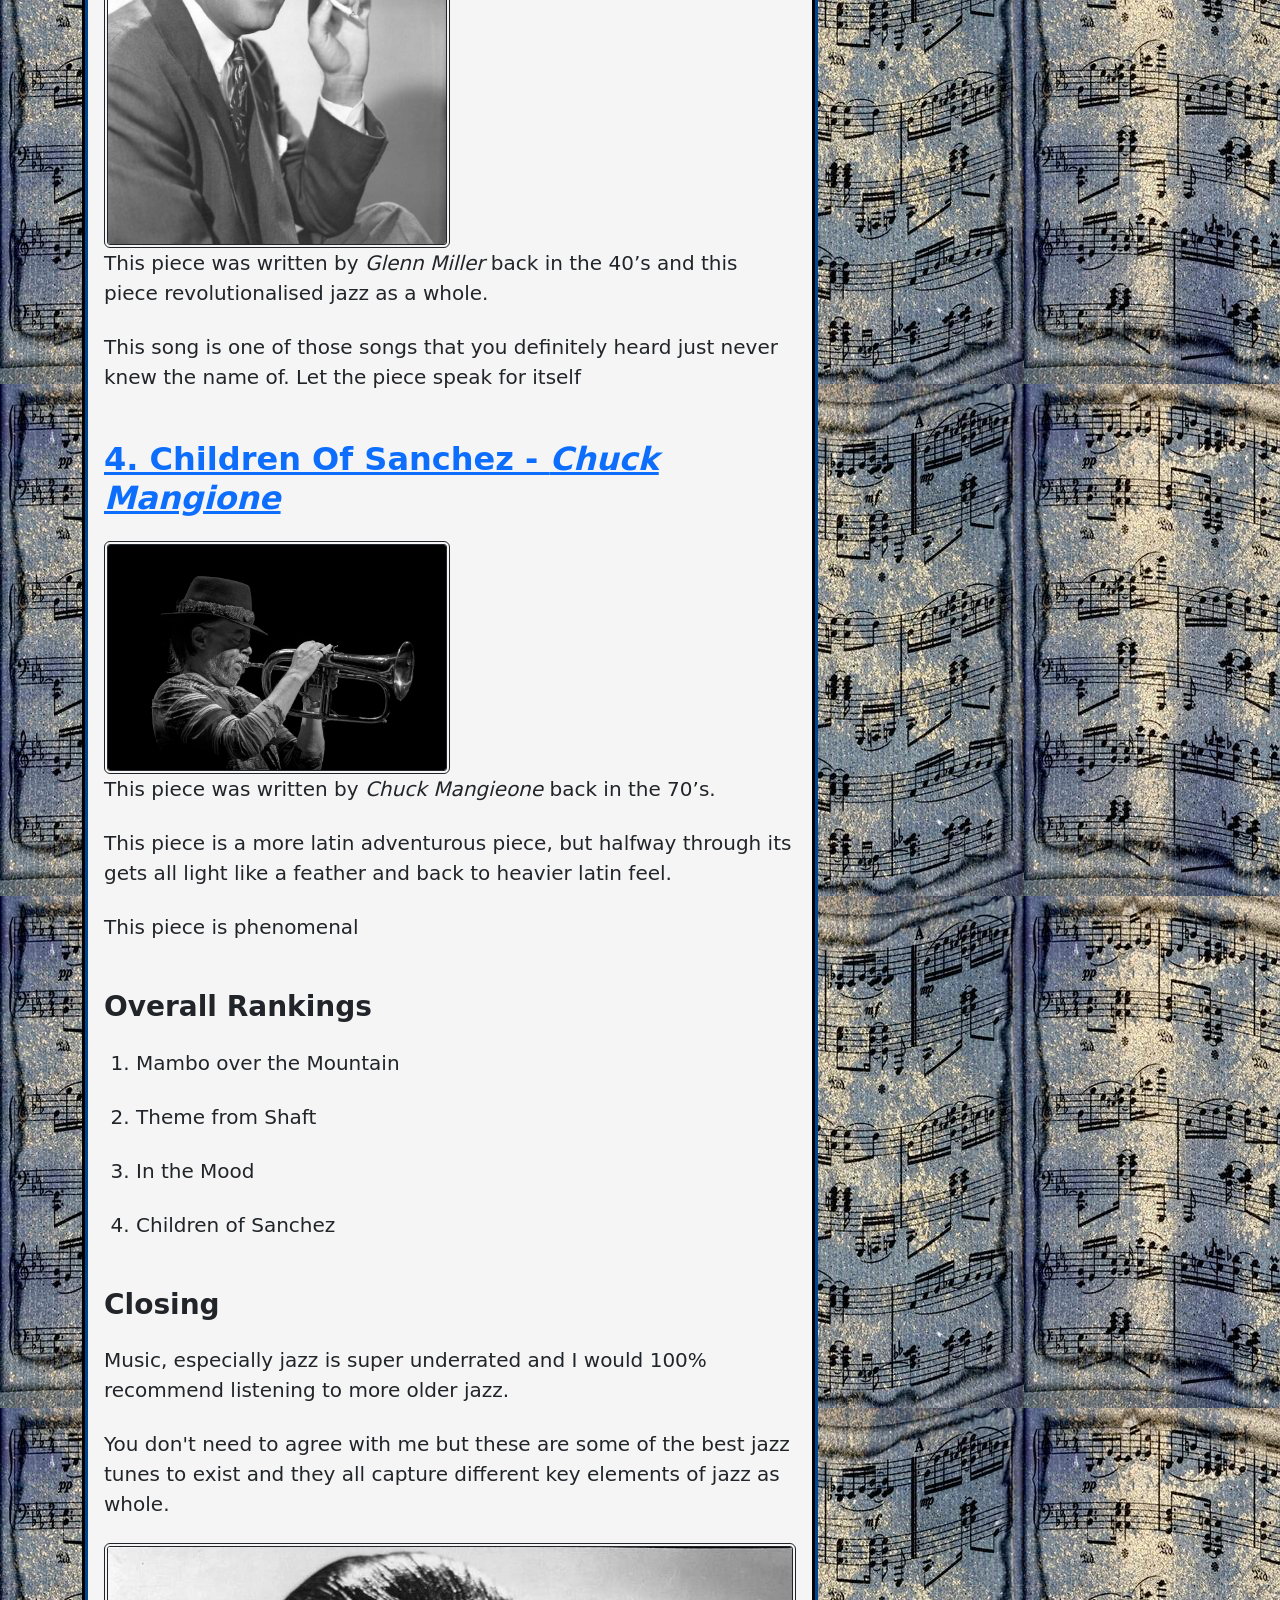
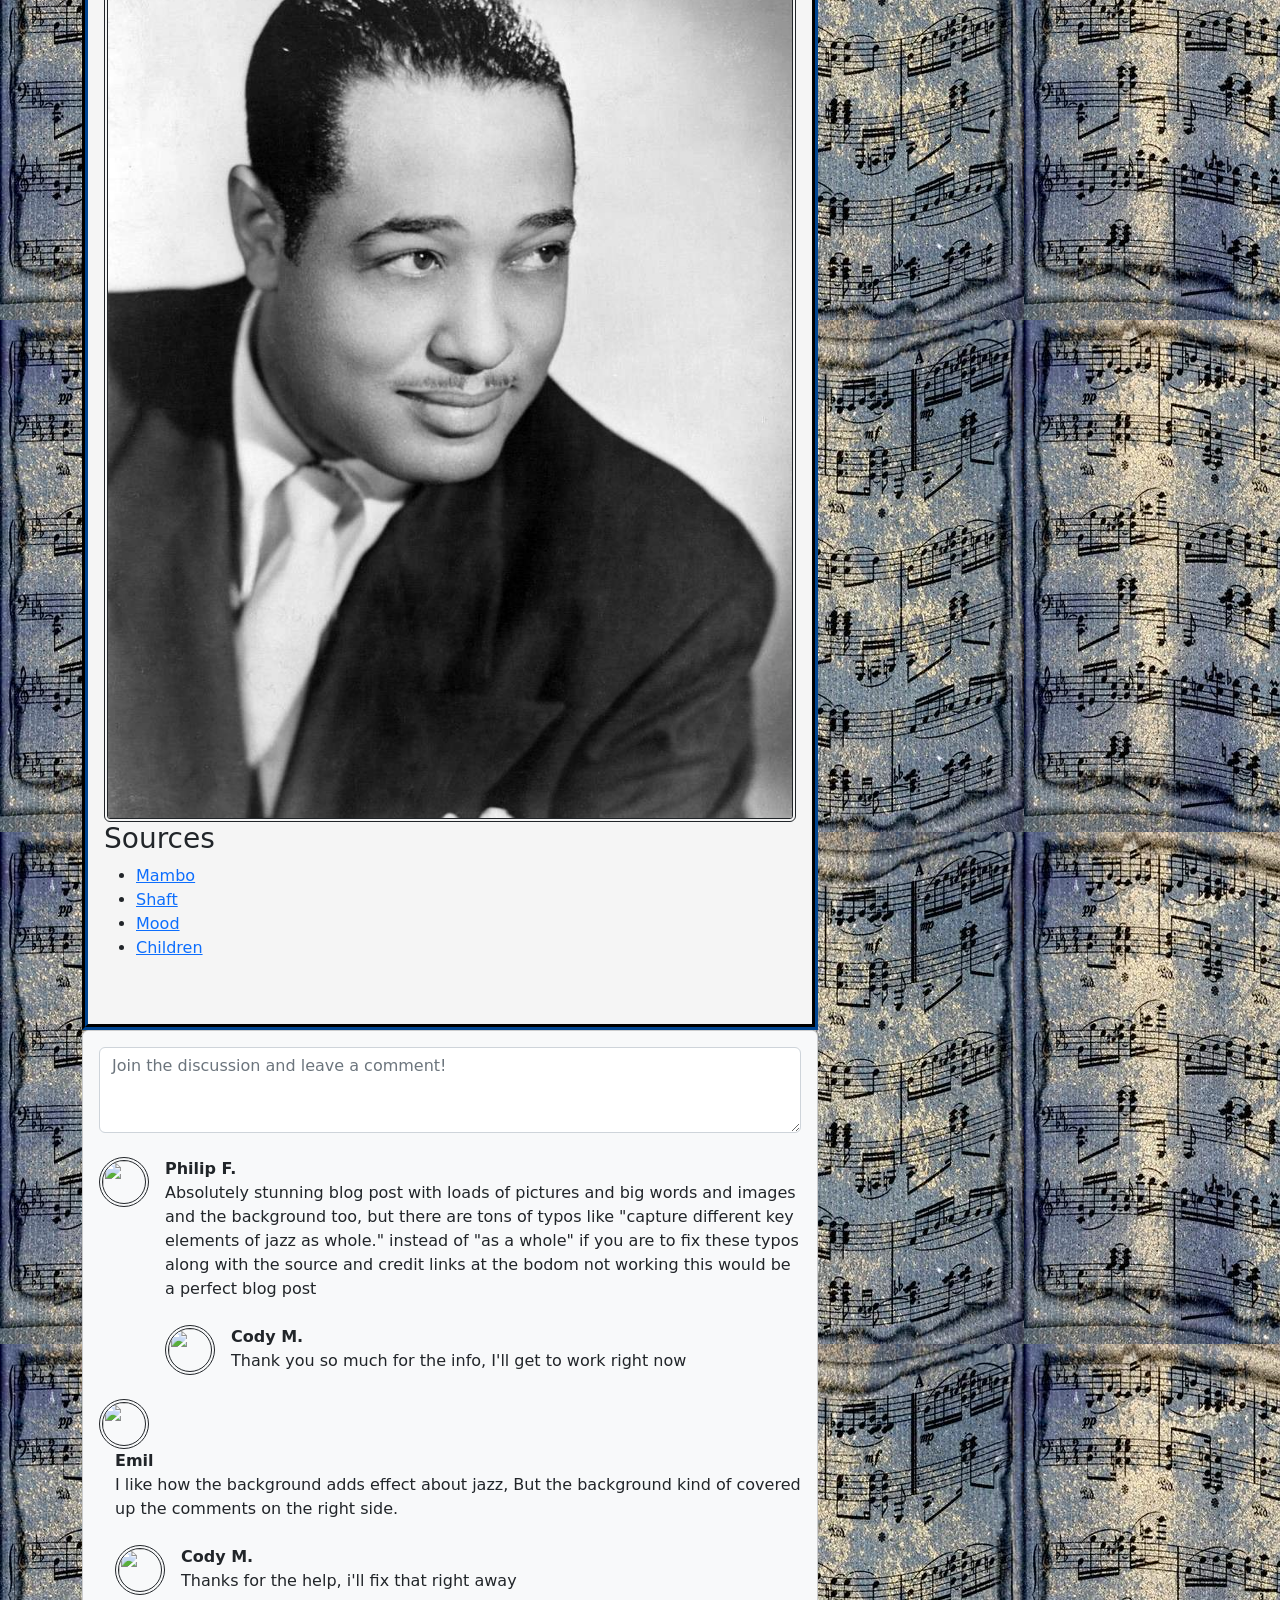
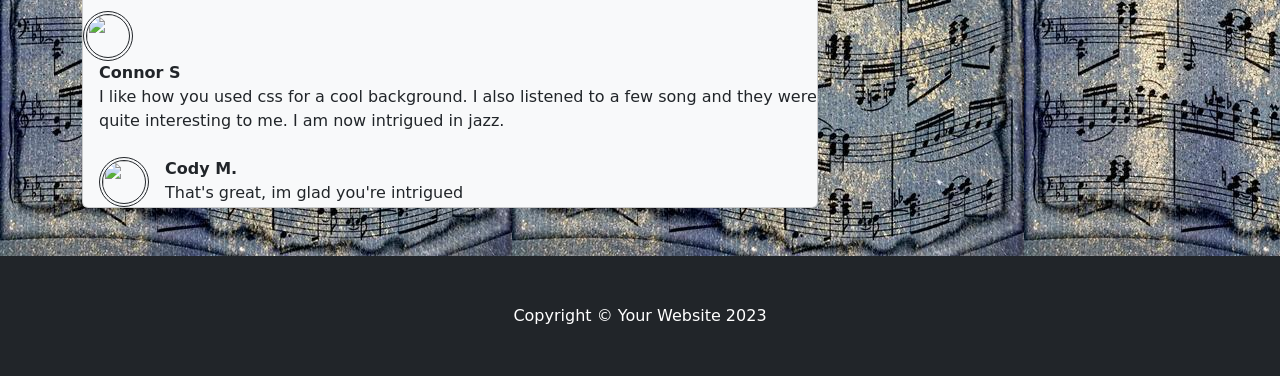
==== commit 9682a56b: "Something" ====
--- a/jazz-tunes/index.html
+++ b/jazz-tunes/index.html
@@ -5,7 +5,7 @@
         <meta name="viewport" content="width=device-width, initial-scale=1, shrink-to-fit=no">
         <meta name="description" content="">
         <meta name="author" content="">
-        <title>Top 4 Most Underated Jazz Tunes</title>
+        <title>Blog Post - Top 4 Most Underated Jazz Tunes</title>
         <!-- Favicon-->
         <link rel="icon" type="image/x-icon" href="favicon.ico">
         <!-- Core theme CSS (includes Bootstrap) - DON'T TOUCH THIS-->
@@ -91,10 +91,10 @@
                            <img class="img-fluid rounded" src="Duke2.0.jpg">
                            <h3> Sources</h3>
                            <ul>
-                            <li>https://www.google.com/goto?url=CAESYwHrOzAVtuftgkzaBPyiLNT2KjlacXRzx5eZA6KF_JaoCRwBqP7VKa1CrXakCbYRqzNX5jThjIuRdxGy389rH_RaQtP7w82qfCv71wx9BR-rWmmVj2XtokJ3WsNZwojhJwe4mg </li>
-                            <li>https://www.google.com/goto?url=CAESYwHrOzAVvY8fjAkKiDJqOHEVvLspNbt6sQVo1FYY3Yi5IgABaf_iezYFznq1sifTiScpqUK44wMu2OygxwmCik0B2mXmyi2rkgpEwE8KucduBr_bir1PrcbI5K8RnhA-n6N75g </li>
-                            <li>https://www.google.com/goto?url=CAESYwHrOzAVUruM5uR7UE9T64AK6_pgVKzpIcZ3a-_bu0zet4WAJeh-QUD5Dhl1AB2O4I98rZsfJfLuGoFK3Ko6IBmZnd3RD-IISotFQ7H7YZRktThwjEB0Te7liiQNUk9GK45RWg </li>
-                            <li>https://www.youtube.com/watch?v=glqjOvpnidg&list=RDglqjOvpnidg&start_radio=1&pp=ygUXbWFtYm8gb3ZlciB0aGUgbW91bnRhaW6gBwE%3D </li>
+                            <li><a href="https://www.google.com/goto?url=CAESYwHrOzAVtuftgkzaBPyiLNT2KjlacXRzx5eZA6KF_JaoCRwBqP7VKa1CrXakCbYRqzNX5jThjIuRdxGy389rH_RaQtP7w82qfCv71wx9BR-rWmmVj2XtokJ3WsNZwojhJwe4mg"> Mambo</a> </li>
+                            <li><a href="https://www.google.com/goto?url=CAESYwHrOzAVvY8fjAkKiDJqOHEVvLspNbt6sQVo1FYY3Yi5IgABaf_iezYFznq1sifTiScpqUK44wMu2OygxwmCik0B2mXmyi2rkgpEwE8KucduBr_bir1PrcbI5K8RnhA-n6N75g"> Shaft</a> </li>
+                            <li><a href="https://www.google.com/goto?url=CAESYwHrOzAVUruM5uR7UE9T64AK6_pgVKzpIcZ3a-_bu0zet4WAJeh-QUD5Dhl1AB2O4I98rZsfJfLuGoFK3Ko6IBmZnd3RD-IISotFQ7H7YZRktThwjEB0Te7liiQNUk9GK45RWg">Mood</a> </li>
+                            <li><a href="https://www.youtube.com/watch?v=glqjOvpnidg&list=RDglqjOvpnidg&start_radio=1&pp=ygUXbWFtYm8gb3ZlciB0aGUgbW91bnRhaW6gBwE%3D">Children</a></li>
                            </ul>
                         </section>
                     </article>
@@ -107,38 +107,52 @@
                                 <!-- Comment with nested comments-->
                                 <div class="d-flex mb-4">
                                     <!-- Parent comment-->
-                                    <div class="flex-shrink-0"><img class="rounded-circle" src="https://cdn2.picryl.com/photo/1955/12/31/count-basie-1955-kriegsmann-portrait-square-crop-22ff9d-1024.jpg" alt="..."></div>
+                                    <div class="flex-shrink-0"><img class="rounded-circle" src="https://cdn12.picryl.com/photo/2016/12/31/music-clarinet-musical-instrument-music-38fb72-1024.jpg" width="50px" height="50px"></div>
                                     <div class="ms-3">
-                                        <div class="fw-bold">Commenter Name</div>
-                                        If you're going to lead a space frontier, it has to be government; it'll never be private enterprise. Because the space frontier is dangerous, and it's expensive, and it has unquantified risks.
+                                        <div class="fw-bold">Philip F.</div>
+                                      Absolutely stunning blog post with loads of pictures and big words and images and the background too, but there are tons of typos like "capture different key elements of jazz as whole." instead of "as a whole" if you are to fix these typos along with the source and credit links at the bodom not working this would be a perfect blog post
                                         <!-- Child comment 1-->
                                         <div class="d-flex mt-4">
-                                            <div class="flex-shrink-0"><img class="rounded-circle" src="https://dummyimage.com/50x50/ced4da/6c757d.jpg" alt="..."></div>
+                                            <div class="flex-shrink-0"><img class="rounded-circle" src="https://live.staticflickr.com/65535/52689498711_f716d524d8_b.jpg"width="50px" height="50px"></div>
                                             <div class="ms-3">
-                                                <div class="fw-bold">Commenter Name</div>
-                                                And under those conditions, you cannot establish a capital-market evaluation of that enterprise. You can't get investors.
-                                            </div>
-                                        </div>
-                                        <!-- Child comment 2-->
-                                        <div class="d-flex mt-4">
-                                            <div class="flex-shrink-0"><img class="rounded-circle" src="https://dummyimage.com/50x50/ced4da/6c757d.jpg" alt="..."></div>
-                                            <div class="ms-3">
-                                                <div class="fw-bold">Commenter Name</div>
-                                                When you put money directly to a problem, it makes a good headline.
+                                                <div class="fw-bold">Cody M.</div>
+                                               Thank you so much for the info, I'll get to work right now
                                             </div>
                                         </div>
                                     </div>
                                 </div>
-                                <!-- Single comment-->
-                                <div class="d-flex">
-                                    <div class="flex-shrink-0"><img class="rounded-circle" src="https://dummyimage.com/50x50/ced4da/6c757d.jpg" alt="..."></div>
+                                 <!-- Parent comment-->
+                                    <div class="flex-shrink-0"><img class="rounded-circle" src="https://cdn12.picryl.com/photo/2016/12/31/music-clarinet-musical-instrument-music-38fb72-1024.jpg" width="50px" height="50px"></div>
                                     <div class="ms-3">
-                                        <div class="fw-bold">Commenter Name</div>
-                                        When I look at the universe and all the ways the universe wants to kill us, I find it hard to reconcile that with statements of beneficence.
+                                        <div class="fw-bold">Emil</div>
+                                       I like how the background adds effect about jazz, But the background kind of covered up the comments on the right side.
+                                        <!-- Child comment 1-->
+                                        <div class="d-flex mt-4">
+                                            <div class="flex-shrink-0"><img class="rounded-circle" src="https://live.staticflickr.com/65535/52689498711_f716d524d8_b.jpg"width="50px" height="50px"></div>
+                                            <div class="ms-3">
+                                                <div class="fw-bold">Cody M.</div>
+                                                Thanks for the help, i'll fix that right away
+                                            </div>
+                                        </div>
                                     </div>
                                 </div>
-                            </div>
-                        </div>
+                                <!-- Parent comment-->
+                                    <div class="flex-shrink-0"><img class="rounded-circle" src="https://cdn12.picryl.com/photo/2016/12/31/music-clarinet-musical-instrument-music-38fb72-1024.jpg" width="50px" height="50px"></div>
+                                    <div class="ms-3">
+                                        <div class="fw-bold">Connor S</div>
+                                      I like how you used css for a cool background. I also listened to a few song and they were quite interesting to me. I am now intrigued in jazz.
+
+                                        <!-- Child comment 1-->
+                                        <div class="d-flex mt-4">
+                                            <div class="flex-shrink-0"><img class="rounded-circle" src="https://cdn12.picryl.com/photo/2016/12/31/music-clarinet-musical-instrument-music-38fb72-1024.jpg" width="50px" height="50px"></div>
+                                            <div class="ms-3">
+                                                <div class="fw-bold">Cody M.</div>
+                                               That's great, im glad you're intrigued
+                                            </div>
+                                        </div>
+                                    </div>
+                                </div>
+                               
                     </section>
                 </div>
                 <!-- Side widgets-->
--- a/jazz-tunes/style.css
+++ b/jazz-tunes/style.css
@@ -1,24 +1,26 @@
-/* LEAVE THESE */
-
-
-/* NEW CSS HERE */
-img {
-    border-style: double;border-width: 4px;
-}
-body{
-    background-image: url("legoat.jpg"); :rgb(0 0 0 / 30%); 
-   background-size: width="100%" Height="20%";
-   
-   
-
-}
-article {
-    background-color:rgba(245, 245, 245, 1);
-    border:#001d3d;
-    border-width: 6px;
-    border-style: groove;
-    padding-top: 1rem;
-    padding-right: 1rem;
-    padding-bottom: 1rem;
-    padding-left: 1rem;
-}
+/* LEAVE THESE */
+
+
+/* NEW CSS HERE */
+img {
+    border-style: double;border-width: 4px;
+}
+body{
+    background-image: url("legoat.jpg"); :rgb(0 0 0 / 30%); 
+   background-size: width="100%" Height="20%";
+   
+   
+
+}
+article {
+    background-color:rgba(245, 245, 245, 1);
+    border:#001d3d;
+    border-width: 6px;
+    border-style: groove;
+    padding-top: 1rem;
+    padding-right: 1rem;
+    padding-bottom: 1rem;
+    padding-left: 1rem;
+}
+
+
